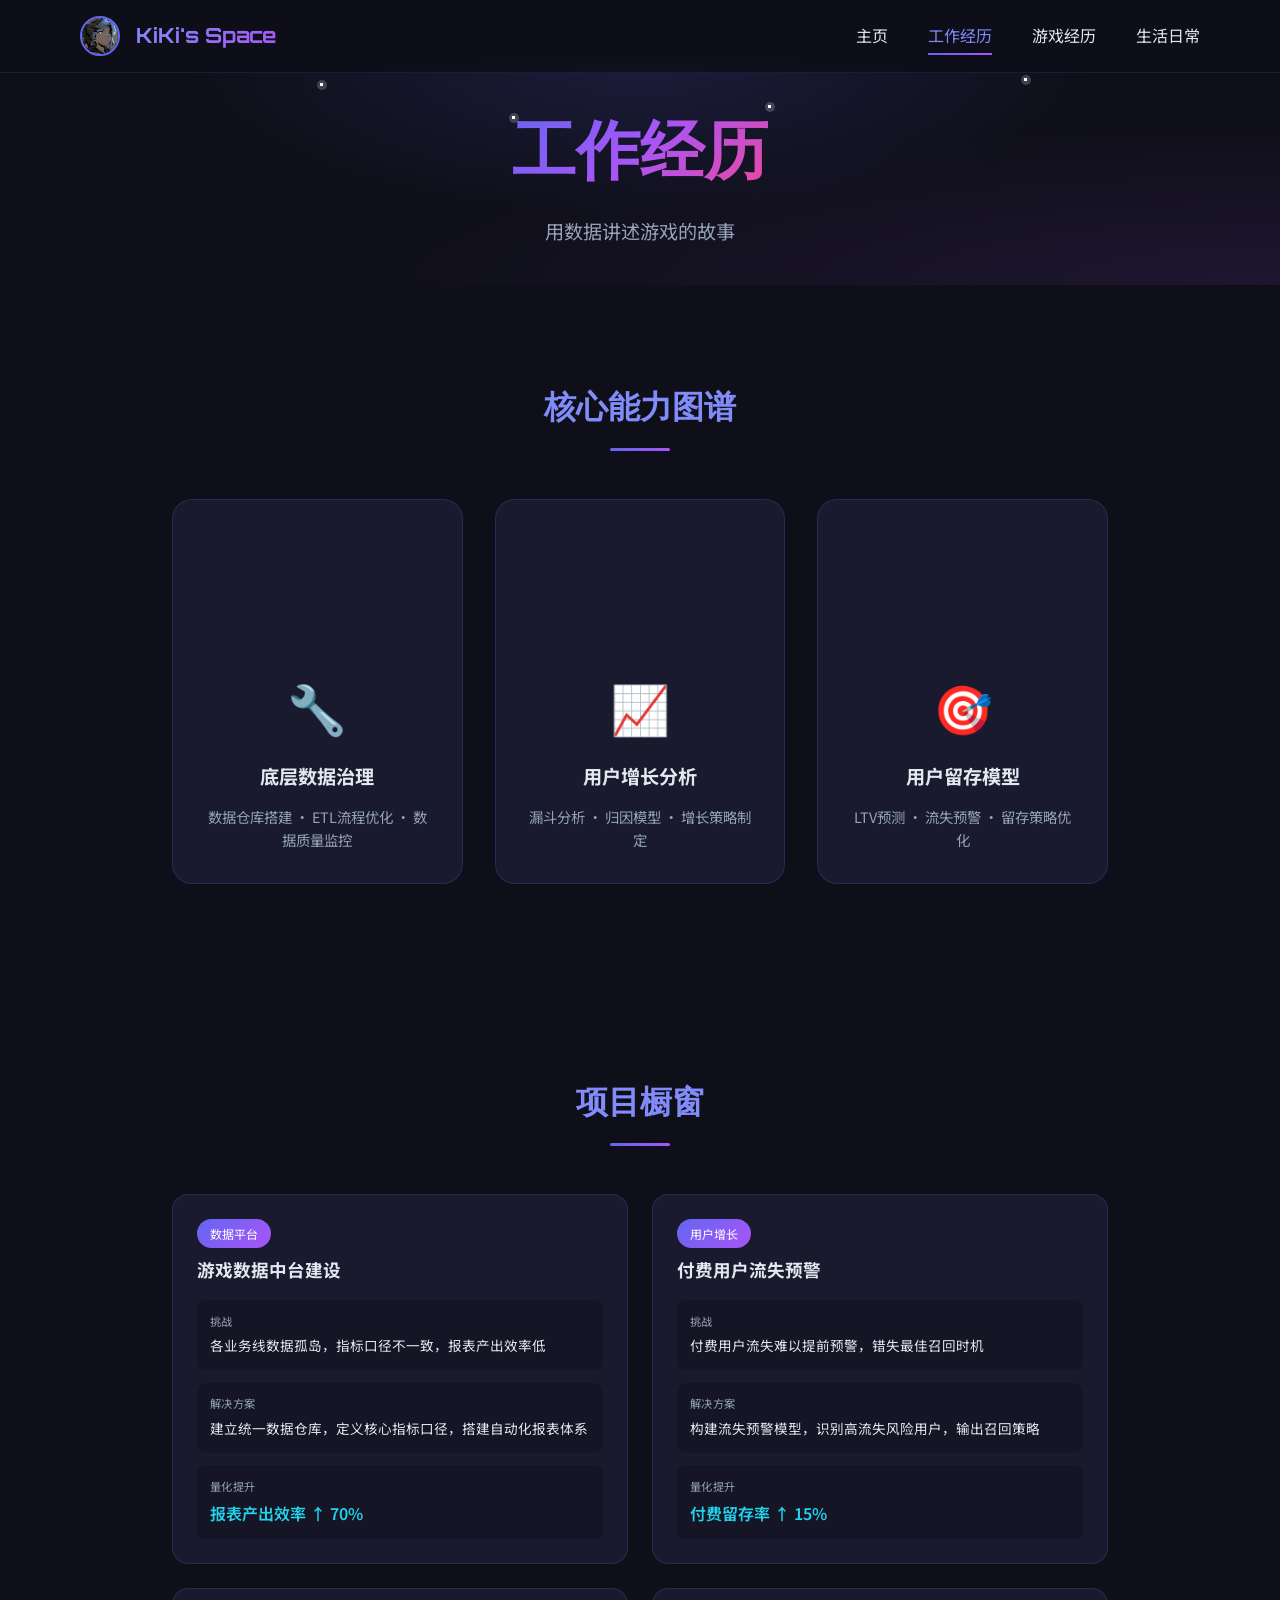
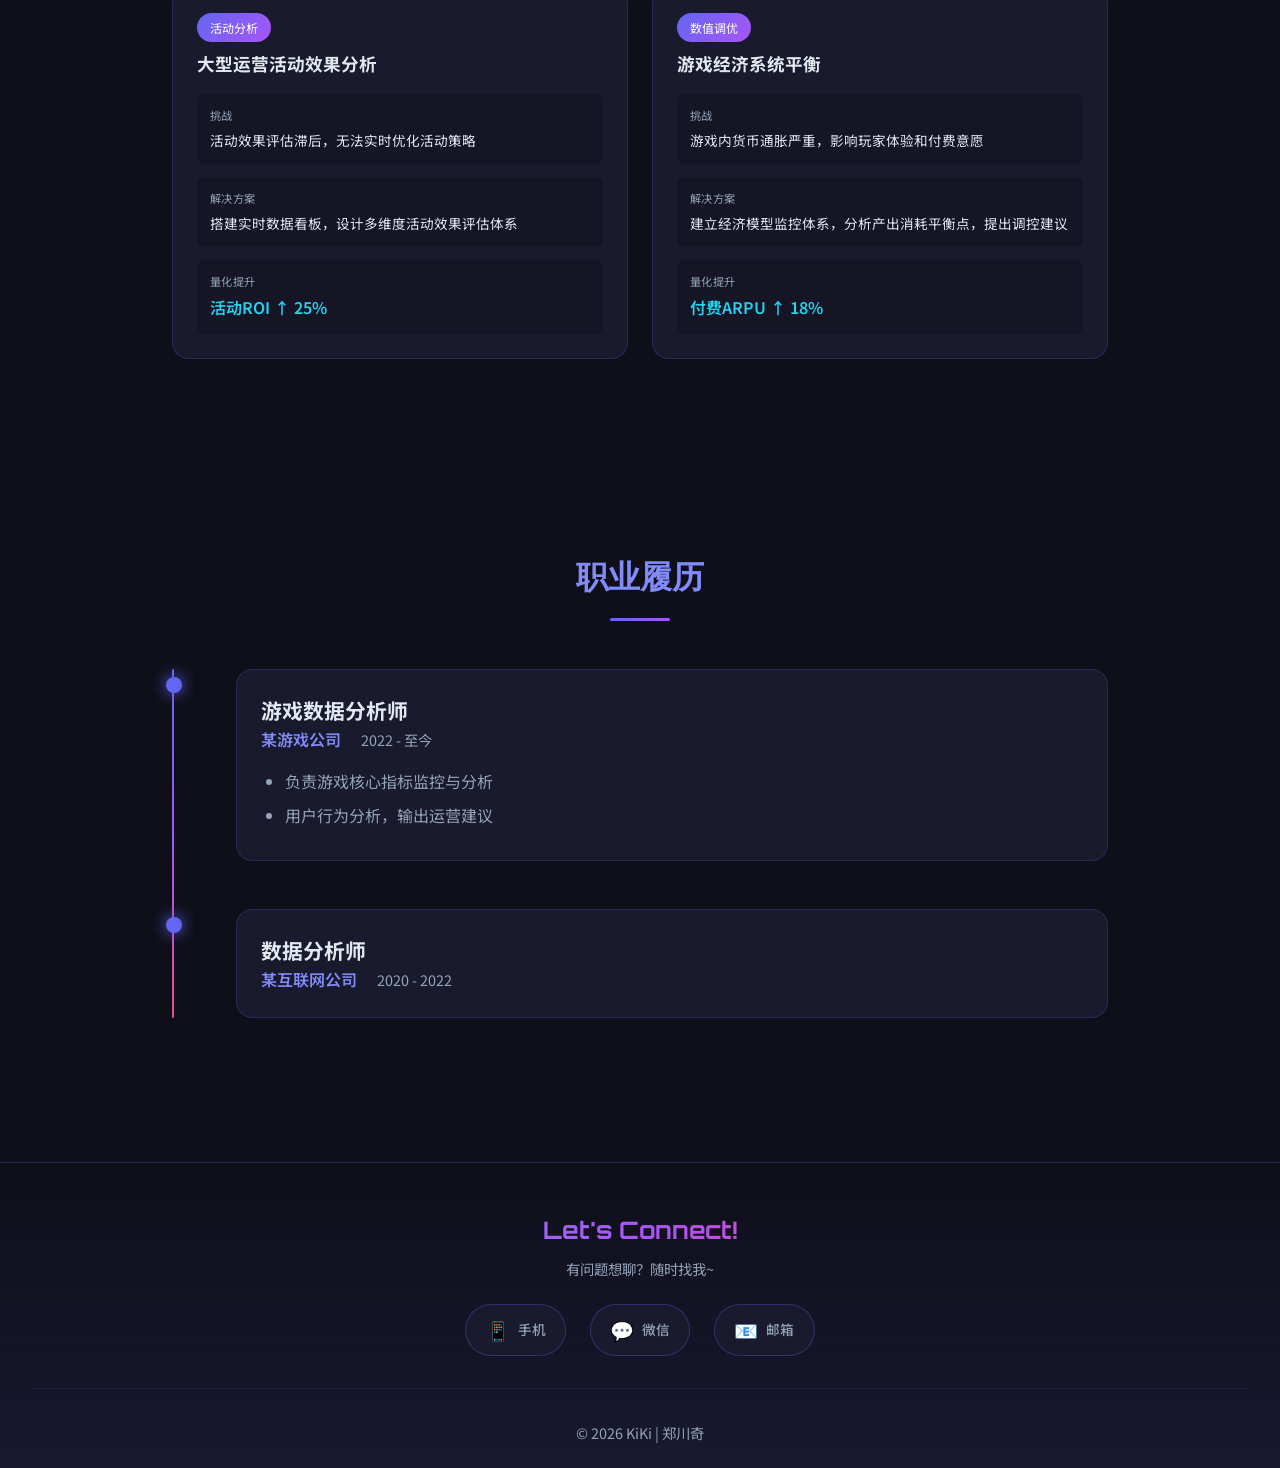
==== experience.html @ cc492007 "fix: update animations to pixel style on left side" ====
<!DOCTYPE html>
<html lang="zh-CN">
<head>
    <meta charset="UTF-8">
    <meta name="viewport" content="width=device-width, initial-scale=1.0">
    <title>工作经历 | KiKi's Space</title>
    <link rel="stylesheet" href="style.css">
    <link href="https://fonts.googleapis.com/css2?family=Orbitron:wght@400;700;900&family=Noto+Sans+SC:wght@300;400;700&display=swap" rel="stylesheet">
</head>
<body>
    <!-- 导航栏 -->
    <nav class="navbar" id="navbar">
        <div class="nav-content">
            <div class="nav-left">
                <a href="index.html" class="nav-avatar">
                    <img src="avatar.png" alt="KiKi" onerror="this.style.display='none'">
                </a>
                <a href="index.html" class="nav-logo">KiKi's Space</a>
            </div>
            <ul class="nav-menu">
                <li><a href="index.html" class="nav-link">主页</a></li>
                <li><a href="experience.html" class="nav-link active">工作经历</a></li>
                <li><a href="game.html" class="nav-link">游戏经历</a></li>
                <li><a href="life.html" class="nav-link">生活日常</a></li>
            </ul>
        </div>
    </nav>

    <!-- 页面头部 -->
    <header class="page-header exp-header">
        <div class="page-header-bg">
            <!-- 像素数据块 -->
            <div class="pixel-data">
                <div class="pixel-block" style="--i:0"></div>
                <div class="pixel-block" style="--i:1"></div>
                <div class="pixel-block" style="--i:2"></div>
                <div class="pixel-block" style="--i:3"></div>
                <div class="pixel-block" style="--i:4"></div>
            </div>
            <div class="stars">
                <div class="star" style="top: 10%; left: 25%; animation-delay: 0s;"></div>
                <div class="star" style="top: 20%; left: 60%; animation-delay: 0.5s;"></div>
                <div class="star" style="top: 8%; left: 80%; animation-delay: 1s;"></div>
                <div class="star" style="top: 25%; left: 40%; animation-delay: 0.3s;"></div>
            </div>
        </div>
        <div class="page-header-content">
            <h1 class="page-title">工作经历</h1>
            <p class="page-subtitle">用数据讲述游戏的故事</p>
        </div>
    </header>

    <!-- 核心能力图谱 -->
    <section class="section">
        <h2 class="section-title">核心能力图谱</h2>
        <div class="skills-grid">
            <div class="skill-card">
                <div class="skill-card-img">
                    <img src="https://images.unsplash.com/photo-1551288049-bebda4e38f71?w=400&h=250&fit=crop" alt="数据治理" onerror="this.style.display='none'">
                </div>
                <div class="skill-icon">🔧</div>
                <h3>底层数据治理</h3>
                <p>数据仓库搭建 · ETL流程优化 · 数据质量监控</p>
            </div>
            <div class="skill-card">
                <div class="skill-card-img">
                    <img src="https://images.unsplash.com/photo-1551288049-bebda4e38f71?w=400&h=250&fit=crop" alt="用户增长" onerror="this.style.display='none'">
                </div>
                <div class="skill-icon">📈</div>
                <h3>用户增长分析</h3>
                <p>漏斗分析 · 归因模型 · 增长策略制定</p>
            </div>
            <div class="skill-card">
                <div class="skill-card-img">
                    <img src="https://images.unsplash.com/photo-1551288049-bebda4e38f71?w=400&h=250&fit=crop" alt="留存模型" onerror="this.style.display='none'">
                </div>
                <div class="skill-icon">🎯</div>
                <h3>用户留存模型</h3>
                <p>LTV预测 · 流失预警 · 留存策略优化</p>
            </div>
        </div>
    </section>

    <!-- 项目橱窗 -->
    <section class="section">
        <h2 class="section-title">项目橱窗</h2>
        <div class="projects-grid">
            <div class="project-card">
                <div class="project-header">
                    <span class="project-tag">数据平台</span>
                    <h3>游戏数据中台建设</h3>
                </div>
                <div class="project-content">
                    <div class="project-challenge">
                        <span class="label">挑战</span>
                        <p>各业务线数据孤岛，指标口径不一致，报表产出效率低</p>
                    </div>
                    <div class="project-solution">
                        <span class="label">解决方案</span>
                        <p>建立统一数据仓库，定义核心指标口径，搭建自动化报表体系</p>
                    </div>
                    <div class="project-result">
                        <span class="label">量化提升</span>
                        <p class="highlight">报表产出效率 ↑ 70%</p>
                    </div>
                </div>
            </div>
            <div class="project-card">
                <div class="project-header">
                    <span class="project-tag">用户增长</span>
                    <h3>付费用户流失预警</h3>
                </div>
                <div class="project-content">
                    <div class="project-challenge">
                        <span class="label">挑战</span>
                        <p>付费用户流失难以提前预警，错失最佳召回时机</p>
                    </div>
                    <div class="project-solution">
                        <span class="label">解决方案</span>
                        <p>构建流失预警模型，识别高流失风险用户，输出召回策略</p>
                    </div>
                    <div class="project-result">
                        <span class="label">量化提升</span>
                        <p class="highlight">付费留存率 ↑ 15%</p>
                    </div>
                </div>
            </div>
            <div class="project-card">
                <div class="project-header">
                    <span class="project-tag">活动分析</span>
                    <h3>大型运营活动效果分析</h3>
                </div>
                <div class="project-content">
                    <div class="project-challenge">
                        <span class="label">挑战</span>
                        <p>活动效果评估滞后，无法实时优化活动策略</p>
                    </div>
                    <div class="project-solution">
                        <span class="label">解决方案</span>
                        <p>搭建实时数据看板，设计多维度活动效果评估体系</p>
                    </div>
                    <div class="project-result">
                        <span class="label">量化提升</span>
                        <p class="highlight">活动ROI ↑ 25%</p>
                    </div>
                </div>
            </div>
            <div class="project-card">
                <div class="project-header">
                    <span class="project-tag">数值调优</span>
                    <h3>游戏经济系统平衡</h3>
                </div>
                <div class="project-content">
                    <div class="project-challenge">
                        <span class="label">挑战</span>
                        <p>游戏内货币通胀严重，影响玩家体验和付费意愿</p>
                    </div>
                    <div class="project-solution">
                        <span class="label">解决方案</span>
                        <p>建立经济模型监控体系，分析产出消耗平衡点，提出调控建议</p>
                    </div>
                    <div class="project-result">
                        <span class="label">量化提升</span>
                        <p class="highlight">付费ARPU ↑ 18%</p>
                    </div>
                </div>
            </div>
        </div>
    </section>

    <!-- 工作经历时间线 -->
    <section class="section">
        <h2 class="section-title">职业履历</h2>
        <div class="timeline">
            <div class="timeline-item">
                <div class="timeline-dot"></div>
                <div class="timeline-content">
                    <h3>游戏数据分析师</h3>
                    <span class="company">某游戏公司</span>
                    <span class="period">2022 - 至今</span>
                    <ul>
                        <li>负责游戏核心指标监控与分析</li>
                        <li>用户行为分析，输出运营建议</li>
                    </ul>
                </div>
            </div>
            <div class="timeline-item">
                <div class="timeline-dot"></div>
                <div class="timeline-content">
                    <h3>数据分析师</h3>
                    <span class="company">某互联网公司</span>
                    <span class="period">2020 - 2022</span>
                </div>
            </div>
        </div>
    </section>

    <!-- 页脚 -->
    <footer>
        <div class="contact-section">
            <h3>Let's Connect!</h3>
            <p>有问题想聊？随时找我~</p>
            <div class="contact-options">
                <div class="contact-item">
                    <span class="contact-icon">📱</span>
                    <span class="contact-label">手机</span>
                    <span class="contact-value">138****8888</span>
                </div>
                <div class="contact-item wechat">
                    <span class="contact-icon">💬</span>
                    <span class="contact-label">微信</span>
                    <div class="wechat-qr">
                        <img src="wechat-qr.png" alt="微信二维码" onerror="this.parentElement.textContent='微信二维码'">
                    </div>
                </div>
                <div class="contact-item">
                    <span class="contact-icon">📧</span>
                    <span class="contact-label">邮箱</span>
                    <span class="contact-value">kiki@example.com</span>
                </div>
            </div>
        </div>
        <p class="copyright">© 2026 KiKi | 郑川奇</p>
    </footer>

    <script src="script.js"></script>
</body>
</html>
---- style.css ----
/* 全局样式 */
:root {
    --primary: #6366f1;
    --primary-light: #818cf8;
    --primary-dark: #4f46e5;
    --secondary: #a855f7;
    --accent: #ec4899;
    --bg-dark: #0f0f1a;
    --bg-card: #1a1a2e;
    --text-light: #e2e8f0;
    --text-muted: #94a3b8;
}

* {
    margin: 0;
    padding: 0;
    box-sizing: border-box;
}

html {
    scroll-behavior: smooth;
}

body {
    font-family: 'Noto Sans SC', sans-serif;
    background: var(--bg-dark);
    color: var(--text-light);
    line-height: 1.6;
    overflow-x: hidden;
}

/* ========== 导航栏 ========== */
.navbar {
    position: fixed;
    top: 0;
    left: 0;
    right: 0;
    z-index: 1000;
    background: rgba(15, 15, 26, 0.85);
    backdrop-filter: blur(12px);
    -webkit-backdrop-filter: blur(12px);
    border-bottom: 1px solid rgba(99, 102, 241, 0.15);
    transition: all 0.3s ease;
}

.navbar.scrolled {
    background: rgba(15, 15, 26, 0.95);
    box-shadow: 0 4px 30px rgba(0, 0, 0, 0.3);
}

.nav-content {
    max-width: 100%;
    margin: 0 auto;
    padding: 1rem 5rem;
    display: flex;
    justify-content: space-between;
    align-items: center;
}

.nav-left {
    display: flex;
    align-items: center;
    gap: 1rem;
}

.nav-avatar {
    width: 40px;
    height: 40px;
    border-radius: 50%;
    overflow: hidden;
    border: 2px solid var(--primary);
    transition: all 0.3s ease;
}

.nav-avatar:hover {
    border-color: var(--secondary);
    transform: scale(1.1);
}

.nav-avatar img {
    width: 100%;
    height: 100%;
    object-fit: cover;
}

.nav-logo {
    font-family: 'Orbitron', sans-serif;
    font-size: 1.3rem;
    font-weight: 700;
    background: linear-gradient(135deg, var(--primary-light), var(--secondary));
    -webkit-background-clip: text;
    -webkit-text-fill-color: transparent;
    background-clip: text;
    text-decoration: none;
}

.nav-menu {
    display: flex;
    list-style: none;
    gap: 2.5rem;
}

.nav-link {
    color: var(--text-light);
    text-decoration: none;
    font-size: 1rem;
    position: relative;
    padding: 0.5rem 0;
    transition: color 0.3s;
}

.nav-link::after {
    content: '';
    position: absolute;
    bottom: 0;
    left: 0;
    width: 0;
    height: 2px;
    background: linear-gradient(90deg, var(--primary), var(--secondary));
    transition: width 0.3s ease;
}

.nav-link:hover {
    color: var(--primary-light);
}

.nav-link:hover::after {
    width: 100%;
}

.nav-link.active {
    color: var(--primary-light);
}

.nav-link.active::after {
    width: 100%;
}

/* 响应式导航 */
@media (max-width: 768px) {
    .nav-menu {
        gap: 1.5rem;
    }
    
    .nav-link {
        font-size: 0.85rem;
    }
    
    .nav-logo {
        font-size: 1.1rem;
    }
}

/* ========== 艺术字标题 ========== */
.name-title {
    font-family: 'Orbitron', sans-serif;
    font-size: clamp(3rem, 10vw, 6rem);
    font-weight: 900;
    background: linear-gradient(135deg, #6366f1 0%, #a855f7 50%, #ec4899 100%);
    -webkit-background-clip: text;
    -webkit-text-fill-color: transparent;
    background-clip: text;
    text-shadow: 0 0 60px rgba(99, 102, 241, 0.5);
    letter-spacing: 0.1em;
    animation: glow 3s ease-in-out infinite alternate;
}

@keyframes glow {
    from {
        filter: drop-shadow(0 0 20px rgba(99, 102, 241, 0.5));
    }
    to {
        filter: drop-shadow(0 0 40px rgba(168, 85, 247, 0.8));
    }
}

/* Slogan 样式 - 与整体呼应 */
.slogan {
    font-family: 'Orbitron', sans-serif;
    font-size: clamp(1rem, 3vw, 1.5rem);
    font-weight: 400;
    background: linear-gradient(135deg, var(--primary-light), var(--secondary));
    -webkit-background-clip: text;
    -webkit-text-fill-color: transparent;
    background-clip: text;
    margin-top: 1.5rem;
    letter-spacing: 0.15em;
}

.slogan-sub {
    font-size: clamp(0.7rem, 2vw, 0.9rem);
    font-weight: 300;
    color: var(--text-muted);
    margin-top: 0.8rem;
    letter-spacing: 0.08em;
    opacity: 0.7;
}

/* ========== 顶部英雄区 ========== */
.hero {
    min-height: 100vh;
    display: flex;
    align-items: center;
    justify-content: center;
    position: relative;
    background: 
        radial-gradient(ellipse at top, rgba(99, 102, 241, 0.15) 0%, transparent 50%),
        radial-gradient(ellipse at bottom right, rgba(168, 85, 247, 0.1) 0%, transparent 50%),
        var(--bg-dark);
    overflow: hidden;
}

/* 像素风背景 */
.hero-bg {
    position: absolute;
    top: 0;
    left: 0;
    width: 100%;
    height: 100%;
    pointer-events: none;
    overflow: hidden;
}

/* 星空 */
.stars {
    position: absolute;
    width: 100%;
    height: 100%;
}

.star {
    position: absolute;
    width: 3px;
    height: 3px;
    background: #fff;
    animation: twinkle 2s ease-in-out infinite;
}

.star::before {
    content: '';
    position: absolute;
    width: 10px;
    height: 10px;
    background: rgba(255, 255, 255, 0.2);
    border-radius: 50%;
    top: -3px;
    left: -3px;
}

@keyframes twinkle {
    0%, 100% { opacity: 0.3; }
    50% { opacity: 1; }
}

/* 像素山脉 */
.pixel-mountains {
    position: absolute;
    bottom: 0;
    left: 0;
    width: 100%;
    height: 150px;
}

.mountain {
    position: absolute;
    bottom: 0;
}

.mountain-1 {
    left: -50px;
    width: 0;
    height: 0;
    border-left: 150px solid transparent;
    border-right: 150px solid transparent;
    border-bottom: 100px solid rgba(99, 102, 241, 0.15);
}

.mountain-2 {
    left: 180px;
    width: 0;
    height: 0;
    border-left: 100px solid transparent;
    border-right: 100px solid transparent;
    border-bottom: 70px solid rgba(168, 85, 247, 0.12);
}

.mountain-3 {
    right: 80px;
    width: 0;
    height: 0;
    border-left: 120px solid transparent;
    border-right: 120px solid transparent;
    border-bottom: 90px solid rgba(236, 72, 153, 0.08);
}

/* 像素战斗机 1 */
.pixel-plane {
    position: absolute;
    bottom: 25%;
    right: 18%;
    width: 70px;
    height: 35px;
    animation: flyPlane 5s ease-in-out infinite;
}

.plane-body {
    width: 100%;
    height: 100%;
    background: linear-gradient(90deg, var(--primary-light), var(--secondary));
    clip-path: polygon(
        0% 50%, 15% 35%, 35% 35%, 35% 15%, 55% 15%, 
        55% 0%, 75% 0%, 75% 20%, 100% 50%, 75% 80%, 
        75% 100%, 55% 100%, 55% 85%, 35% 85%, 35% 65%, 15% 65%
    );
}

.plane-wing {
    position: absolute;
    top: 50%;
    left: 40%;
    width: 20px;
    height: 6px;
    background: var(--accent);
    transform: translateY(-50%);
    animation: wingFlap 0.2s ease-in-out infinite alternate;
}

@keyframes flyPlane {
    0%, 100% { transform: translate(0, 0) rotate(0deg); }
    25% { transform: translate(-25px, -12px) rotate(-2deg); }
    50% { transform: translate(-12px, 8px) rotate(1deg); }
    75% { transform: translate(-30px, -6px) rotate(-1deg); }
}

@keyframes wingFlap {
    from { transform: translateY(-50%) scaleY(1); }
    to { transform: translateY(-50%) scaleY(0.6); }
}

/* 像素战斗机 2 */
.pixel-plane-2 {
    position: absolute;
    top: 28%;
    left: 8%;
    width: 55px;
    height: 28px;
    animation: flyPlane2 8s ease-in-out infinite;
    opacity: 0.7;
}

.plane-body-2 {
    width: 100%;
    height: 100%;
    background: linear-gradient(90deg, #22d3ee, #06b6d4);
    clip-path: polygon(
        0% 50%, 15% 35%, 35% 35%, 35% 18%, 55% 18%, 
        55% 0%, 75% 0%, 75% 18%, 100% 50%, 75% 82%, 
        75% 100%, 55% 100%, 55% 82%, 35% 82%, 35% 65%, 15% 65%
    );
}

@keyframes flyPlane2 {
    0%, 100% { transform: translate(0, 0) rotate(0deg); }
    33% { transform: translate(30px, 15px) rotate(2deg); }
    66% { transform: translate(15px, -8px) rotate(-1deg); }
}

/* 像素云朵 */
.pixel-clouds {
    position: absolute;
    width: 100%;
    height: 100%;
}

.cloud {
    position: absolute;
    background: rgba(255, 255, 255, 0.06);
}

.cloud::before, .cloud::after {
    content: '';
    position: absolute;
    background: inherit;
}

.cloud-1 {
    top: 10%;
    left: 12%;
    width: 90px;
    height: 25px;
    animation: floatCloud 10s ease-in-out infinite;
}

.cloud-1::before {
    width: 35px;
    height: 35px;
    top: -18px;
    left: 12px;
}

.cloud-1::after {
    width: 45px;
    height: 30px;
    top: -14px;
    right: 12px;
}

.cloud-2 {
    top: 18%;
    right: 22%;
    width: 110px;
    height: 30px;
    animation: floatCloud 13s ease-in-out infinite reverse;
}

.cloud-2::before {
    width: 40px;
    height: 40px;
    top: -22px;
    left: 18px;
}

.cloud-2::after {
    width: 50px;
    height: 35px;
    top: -18px;
    right: 18px;
}

.cloud-3 {
    top: 6%;
    right: 42%;
    width: 70px;
    height: 22px;
    animation: floatCloud 9s ease-in-out infinite;
}

.cloud-3::before {
    width: 28px;
    height: 28px;
    top: -14px;
    left: 8px;
}

.cloud-3::after {
    width: 35px;
    height: 24px;
    top: -10px;
    right: 8px;
}

@keyframes floatCloud {
    0%, 100% { transform: translateX(0); }
    50% { transform: translateX(35px); }
}

.hero-content {
    text-align: center;
    z-index: 10;
    padding: 2rem;
}

.alias {
    font-family: 'Orbitron', sans-serif;
    font-size: 1.5rem;
    color: var(--primary-light);
    margin-top: 0.5rem;
    letter-spacing: 0.3em;
}

.tagline {
    font-size: 1.2rem;
    color: var(--text-muted);
    margin-top: 1.5rem;
}

/* Slogan 样式 */
.slogan {
    font-family: 'Noto Sans SC', 'PingFang SC', 'Microsoft YaHei', sans-serif;
    font-size: clamp(1.3rem, 4vw, 2rem);
    font-weight: 400;
    color: var(--text-light);
    margin-top: 1.5rem;
    letter-spacing: 0.2em;
    text-shadow: 0 2px 10px rgba(0, 0, 0, 0.5);
}

.slogan-sub {
    font-family: 'Noto Sans SC', 'PingFang SC', 'Microsoft YaHei', sans-serif;
    font-size: clamp(0.7rem, 2vw, 0.9rem);
    font-weight: 300;
    color: rgba(255, 255, 255, 0.4);
    margin-top: 1rem;
    letter-spacing: 0.1em;
}

.scroll-hint {
    position: absolute;
    bottom: 2rem;
    left: 50%;
    transform: translateX(-50%);
    color: var(--text-muted);
    animation: bounce 2s infinite;
}

.scroll-hint .arrow {
    font-size: 2rem;
    margin-top: 0.5rem;
}

@keyframes bounce {
    0%, 20%, 50%, 80%, 100% { transform: translateX(-50%) translateY(0); }
    40% { transform: translateX(-50%) translateY(-10px); }
    60% { transform: translateX(-50%) translateY(-5px); }
}

/* 粒子背景 */
.particles {
    position: absolute;
    top: 0;
    left: 0;
    width: 100%;
    height: 100%;
    overflow: hidden;
    pointer-events: none;
}

.particles::before {
    content: '';
    position: absolute;
    width: 200%;
    height: 200%;
    top: -50%;
    left: -50%;
    background: 
        radial-gradient(circle at 20% 30%, rgba(99, 102, 241, 0.1) 0%, transparent 25%),
        radial-gradient(circle at 80% 70%, rgba(168, 85, 247, 0.1) 0%, transparent 25%),
        radial-gradient(circle at 40% 80%, rgba(236, 72, 153, 0.05) 0%, transparent 20%);
    animation: float 20s linear infinite;
}

@keyframes float {
    from { transform: rotate(0deg); }
    to { transform: rotate(360deg); }
}

/* ========== 通用区块 ========== */
.section {
    padding: 6rem 2rem;
    max-width: 1000px;
    margin: 0 auto;
}

.section-title {
    font-family: 'Orbitron', sans-serif;
    font-size: 2rem;
    color: var(--primary-light);
    margin-bottom: 3rem;
    text-align: center;
    position: relative;
}

.section-title::after {
    content: '';
    display: block;
    width: 60px;
    height: 3px;
    background: linear-gradient(90deg, var(--primary), var(--secondary));
    margin: 1rem auto 0;
    border-radius: 2px;
}

/* 内容卡片 */
.content-card {
    background: var(--bg-card);
    border-radius: 20px;
    padding: 2.5rem;
    border: 1px solid rgba(99, 102, 241, 0.2);
    box-shadow: 0 10px 40px rgba(0, 0, 0, 0.3);
}

.content-card p {
    margin-bottom: 1rem;
    color: var(--text-light);
}

.content-card p:last-child {
    margin-bottom: 0;
}

/* 时间线 */
.timeline {
    position: relative;
    padding-left: 2rem;
}

.timeline::before {
    content: '';
    position: absolute;
    left: 0;
    top: 0;
    height: 100%;
    width: 2px;
    background: linear-gradient(to bottom, var(--primary), var(--secondary), var(--accent));
    border-radius: 2px;
}

.timeline-item {
    position: relative;
    margin-bottom: 3rem;
    padding-left: 2rem;
}

.timeline-dot {
    position: absolute;
    left: -2.4rem;
    top: 0.5rem;
    width: 1rem;
    height: 1rem;
    background: var(--primary);
    border-radius: 50%;
    box-shadow: 0 0 15px var(--primary);
}

.timeline-content {
    background: var(--bg-card);
    border-radius: 16px;
    padding: 1.5rem;
    border: 1px solid rgba(99, 102, 241, 0.2);
}

.timeline-content h3 {
    color: var(--text-light);
    font-size: 1.3rem;
}

.timeline-content .company {
    color: var(--primary-light);
    font-weight: 600;
}

.timeline-content .period {
    color: var(--text-muted);
    font-size: 0.9rem;
    margin-left: 1rem;
}

.timeline-content ul {
    margin-top: 1rem;
    padding-left: 1.5rem;
    color: var(--text-muted);
}

.timeline-content li {
    margin-bottom: 0.5rem;
}

/* 生活记录网格 */
.life-grid {
    display: grid;
    grid-template-columns: repeat(auto-fit, minmax(250px, 1fr));
    gap: 1.5rem;
}

.life-card {
    background: var(--bg-card);
    border-radius: 16px;
    padding: 2rem;
    text-align: center;
    border: 1px solid rgba(99, 102, 241, 0.2);
    transition: all 0.3s ease;
}

.life-card:hover {
    transform: translateY(-5px);
    border-color: var(--primary);
    box-shadow: 0 15px 40px rgba(99, 102, 241, 0.2);
}

.life-emoji {
    font-size: 3rem;
    margin-bottom: 1rem;
}

.life-card h3 {
    color: var(--text-light);
    margin-bottom: 0.5rem;
}

.life-card p {
    color: var(--text-muted);
    font-size: 0.95rem;
}

/* 技能树 */
.skills-container {
    background: var(--bg-card);
    border-radius: 16px;
    padding: 2rem;
    border: 1px solid rgba(99, 102, 241, 0.2);
}

.skill-item {
    margin-bottom: 1.5rem;
}

.skill-item:last-child {
    margin-bottom: 0;
}

.skill-name {
    display: block;
    color: var(--text-light);
    margin-bottom: 0.5rem;
    font-weight: 600;
}

.skill-bar {
    height: 8px;
    background: rgba(99, 102, 241, 0.2);
    border-radius: 4px;
    overflow: hidden;
}

.skill-fill {
    height: 100%;
    background: linear-gradient(90deg, var(--primary), var(--secondary));
    border-radius: 4px;
    animation: fillBar 1.5s ease-out forwards;
}

@keyframes fillBar {
    from { width: 0; }
}

/* ========== 页脚联系方式 ========== */
footer {
    background: linear-gradient(180deg, var(--bg-dark) 0%, rgba(99, 102, 241, 0.1) 100%);
    border-top: 1px solid rgba(99, 102, 241, 0.2);
    padding: 3rem 2rem 1.5rem;
}

.contact-section {
    text-align: center;
    max-width: 600px;
    margin: 0 auto 2rem;
}

.contact-section h3 {
    font-family: 'Orbitron', sans-serif;
    font-size: 1.5rem;
    background: linear-gradient(135deg, var(--primary-light), var(--secondary), var(--accent));
    -webkit-background-clip: text;
    -webkit-text-fill-color: transparent;
    background-clip: text;
    margin-bottom: 0.5rem;
}

.contact-section p {
    color: var(--text-muted);
    margin-bottom: 1.5rem;
    font-size: 0.9rem;
}

/* 联系方式选项 - 扁平化 */
.contact-options {
    display: flex;
    justify-content: center;
    gap: 1.5rem;
    flex-wrap: wrap;
}

.contact-item {
    display: flex;
    flex-direction: row;
    align-items: center;
    position: relative;
    cursor: pointer;
    padding: 0.6rem 1.2rem;
    background: var(--bg-card);
    border: 1px solid rgba(99, 102, 241, 0.3);
    border-radius: 50px;
    transition: all 0.3s ease;
    min-width: auto;
}

.contact-item:hover {
    border-color: var(--primary);
    transform: translateY(-2px);
    box-shadow: 0 5px 15px rgba(99, 102, 241, 0.2);
}

.contact-icon {
    font-size: 1.2rem;
    margin-right: 0.5rem;
    margin-bottom: 0;
}

.contact-label {
    font-size: 0.85rem;
    color: var(--text-muted);
    font-weight: 500;
}

/* 联系信息 - 悬停向上显示 */
.contact-value {
    position: absolute;
    bottom: 100%;
    left: 50%;
    transform: translateX(-50%);
    background: var(--bg-card);
    padding: 0.5rem 0.8rem;
    border-radius: 8px;
    font-size: 0.8rem;
    color: var(--text-light);
    white-space: nowrap;
    opacity: 0;
    visibility: hidden;
    transition: all 0.3s ease;
    border: 1px solid rgba(99, 102, 241, 0.3);
    box-shadow: 0 5px 20px rgba(0, 0, 0, 0.3);
    z-index: 100;
    margin-bottom: 10px;
}

.contact-item:hover .contact-value {
    opacity: 1;
    visibility: visible;
}

/* 微信二维码 - 向上显示 */
.wechat-qr {
    display: none;
    position: absolute;
    bottom: 100%;
    left: 50%;
    transform: translateX(-50%);
    background: #fff;
    padding: 8px;
    border-radius: 8px;
    box-shadow: 0 5px 20px rgba(0, 0, 0, 0.3);
    z-index: 100;
    margin-bottom: 10px;
}

.wechat-qr img {
    width: 120px;
    height: 120px;
    object-fit: contain;
}

.contact-item.wechat:hover .wechat-qr {
    display: block;
}

.copyright {
    text-align: center;
    color: var(--text-muted);
    font-size: 0.9rem;
    padding-top: 2rem;
    border-top: 1px solid rgba(99, 102, 241, 0.1);
}

/* ========== 响应式 ========== */
@media (max-width: 768px) {
    .section {
        padding: 4rem 1.5rem;
    }
    
    .section-title {
        font-size: 1.5rem;
    }
    
    .timeline {
        padding-left: 1.5rem;
    }
    
    .timeline-dot {
        left: -1.9rem;
    }
    
    .timeline-item {
        padding-left: 1.5rem;
    }
    
    .contact-section h3 {
        font-size: 1.5rem;
    }
    
    .social-links {
        flex-direction: column;
        align-items: center;
    }
    
    .social-btn {
        width: 100%;
        max-width: 250px;
        justify-content: center;
    }
}

/* ========== 页面头部 ========== */
.page-header {
    min-height: 25vh;
    display: flex;
    align-items: center;
    justify-content: center;
    position: relative;
    background: 
        radial-gradient(ellipse at top, rgba(99, 102, 241, 0.15) 0%, transparent 50%),
        radial-gradient(ellipse at bottom right, rgba(168, 85, 247, 0.1) 0%, transparent 50%),
        var(--bg-dark);
    overflow: hidden;
    margin-top: 60px;
}

.page-header-bg {
    position: absolute;
    top: 0;
    left: 0;
    width: 100%;
    height: 100%;
    pointer-events: none;
}

.page-header-content {
    text-align: center;
    z-index: 10;
    padding: 2rem;
}

.page-title {
    font-family: 'Orbitron', sans-serif;
    font-size: clamp(2.5rem, 8vw, 4rem);
    font-weight: 900;
    background: linear-gradient(135deg, #6366f1 0%, #a855f7 50%, #ec4899 100%);
    -webkit-background-clip: text;
    -webkit-text-fill-color: transparent;
    background-clip: text;
    animation: glow 3s ease-in-out infinite alternate;
}

.page-subtitle {
    font-size: 1.2rem;
    color: var(--text-muted);
    margin-top: 1rem;
}

/* ========== 子页面区块 ========== */
.section-desc {
    text-align: center;
    color: var(--text-muted);
    margin-bottom: 2rem;
}

.section-desc a {
    color: var(--primary-light);
    text-decoration: none;
}

.section-desc a:hover {
    text-decoration: underline;
}

/* ========== 游戏卡片 ========== */
.game-grid {
    display: grid;
    grid-template-columns: repeat(auto-fit, minmax(220px, 1fr));
    gap: 1.5rem;
}

.game-card {
    background: var(--bg-card);
    border-radius: 16px;
    padding: 2rem;
    text-align: center;
    border: 1px solid rgba(99, 102, 241, 0.2);
    transition: all 0.3s ease;
}

.game-card:hover {
    transform: translateY(-5px);
    border-color: var(--primary);
    box-shadow: 0 15px 40px rgba(99, 102, 241, 0.2);
}

.game-icon {
    font-size: 3rem;
    margin-bottom: 1rem;
}

.game-card h3 {
    color: var(--text-light);
    margin-bottom: 0.5rem;
}

.game-card p {
    color: var(--text-muted);
    font-size: 0.9rem;
}

/* 响应式 */
@media (max-width: 768px) {
    .nav-content {
        padding: 0.8rem 1rem;
    }
    
    .nav-left {
        gap: 0.5rem;
    }
    
    .nav-avatar {
        width: 28px;
        height: 28px;
    }
    
    .nav-logo {
        font-size: 0.9rem;
    }
    
    .nav-menu {
        gap: 0.6rem;
        overflow-x: auto;
        white-space: nowrap;
        padding-bottom: 3px;
    }
    
    .nav-link {
        font-size: 0.75rem;
    }
    
    .page-header {
        min-height: 20vh;
    }
    
    /* 首页响应式 */
    .hero-content {
        padding: 1.5rem;
    }
    
    .name-title {
        font-size: clamp(2rem, 8vw, 3rem);
    }
    
    .slogan {
        font-size: clamp(0.9rem, 3vw, 1.2rem);
        margin-top: 1rem;
    }
    
    .slogan-sub {
        font-size: clamp(0.65rem, 2vw, 0.8rem);
        margin-top: 0.5rem;
    }
    
    .scroll-hint {
        bottom: 1rem;
    }
    
    .scroll-hint span {
        font-size: 0.8rem;
    }
    
    /* 内容区域 */
    .section {
        padding: 3rem 1rem;
    }
    
    .section-title {
        font-size: 1.5rem;
    }
    
    .content-card {
        padding: 1.5rem;
    }
    
    /* 技能 */
    .skills-container {
        padding: 1.5rem;
    }
    
    /* 联系方式 */
    .contact-options {
        gap: 1rem;
    }
    
    .contact-item {
        padding: 0.5rem 1rem;
    }
    
    .contact-icon {
        font-size: 1rem;
    }
    
    .contact-label {
        font-size: 0.75rem;
    }
    
    .contact-section h3 {
        font-size: 1.2rem;
    }
}

/* ========== 工作经历 - 核心能力图谱 ========== */
.skills-grid {
    display: grid;
    grid-template-columns: repeat(auto-fit, minmax(280px, 1fr));
    gap: 2rem;
    margin-top: 2rem;
}

.skill-card {
    background: var(--bg-card);
    border-radius: 20px;
    padding: 2rem;
    border: 1px solid rgba(99, 102, 241, 0.2);
    text-align: center;
    transition: all 0.3s ease;
}

.skill-card:hover {
    transform: translateY(-5px);
    border-color: var(--primary);
    box-shadow: 0 15px 40px rgba(99, 102, 241, 0.2);
}

.skill-icon {
    font-size: 3rem;
    margin-bottom: 1rem;
}

.skill-card h3 {
    color: var(--text-light);
    margin-bottom: 0.8rem;
    font-size: 1.2rem;
}

.skill-card p {
    color: var(--text-muted);
    font-size: 0.9rem;
}

/* ========== 工作经历 - 项目橱窗 ========== */
.projects-grid {
    display: grid;
    grid-template-columns: repeat(auto-fit, minmax(320px, 1fr));
    gap: 1.5rem;
    margin-top: 2rem;
}

.project-card {
    background: var(--bg-card);
    border-radius: 16px;
    padding: 1.5rem;
    border: 1px solid rgba(99, 102, 241, 0.2);
    transition: all 0.3s ease;
}

.project-card:hover {
    transform: translateY(-3px);
    border-color: var(--secondary);
    box-shadow: 0 10px 30px rgba(99, 102, 241, 0.15);
}

.project-header {
    margin-bottom: 1rem;
}

.project-tag {
    display: inline-block;
    padding: 0.3rem 0.8rem;
    background: linear-gradient(135deg, var(--primary), var(--secondary));
    border-radius: 20px;
    font-size: 0.75rem;
    color: white;
    margin-bottom: 0.5rem;
}

.project-card h3 {
    color: var(--text-light);
    font-size: 1.1rem;
}

.project-content {
    display: flex;
    flex-direction: column;
    gap: 0.8rem;
}

.project-challenge,
.project-solution,
.project-result {
    padding: 0.8rem;
    background: rgba(0, 0, 0, 0.2);
    border-radius: 8px;
}

.project-challenge .label,
.project-solution .label,
.project-result .label {
    display: block;
    font-size: 0.7rem;
    color: var(--text-muted);
    margin-bottom: 0.3rem;
    text-transform: uppercase;
    letter-spacing: 0.05em;
}

.project-challenge p,
.project-solution p {
    color: var(--text-light);
    font-size: 0.85rem;
}

.project-result .highlight {
    color: #22d3ee;
    font-size: 1rem;
    font-weight: 600;
}

/* ========== 游戏经历 - 硬核领域 ========== */
.game-genres {
    display: grid;
    grid-template-columns: repeat(auto-fit, minmax(300px, 1fr));
    gap: 2rem;
    margin-top: 2rem;
}

.genre-card {
    background: var(--bg-card);
    border-radius: 20px;
    padding: 2rem;
    border: 1px solid rgba(99, 102, 241, 0.2);
    position: relative;
    overflow: hidden;
}

.genre-card::before {
    content: '';
    position: absolute;
    top: 0;
    left: 0;
    width: 100%;
    height: 4px;
    background: linear-gradient(90deg, var(--primary), var(--secondary));
}

.genre-card.fps::before {
    background: linear-gradient(90deg, #ef4444, #f97316);
}

.genre-card.openworld::before {
    background: linear-gradient(90deg, #22c55e, #14b8a6);
}

.genre-icon {
    font-size: 2.5rem;
    margin-bottom: 1rem;
}

.genre-card h3 {
    color: var(--text-light);
    margin-bottom: 1rem;
}

.genre-tags {
    display: flex;
    flex-wrap: wrap;
    gap: 0.5rem;
    margin-bottom: 1rem;
}

.genre-tags span {
    padding: 0.3rem 0.8rem;
    background: rgba(99, 102, 241, 0.15);
    border-radius: 15px;
    font-size: 0.8rem;
    color: var(--primary-light);
}

.genre-desc {
    color: var(--text-muted);
    font-size: 0.9rem;
    line-height: 1.6;
}

/* ========== 游戏经历 - 审美评价 ========== */
.reviews-grid {
    display: grid;
    grid-template-columns: repeat(auto-fit, minmax(280px, 1fr));
    gap: 1.5rem;
    margin-top: 2rem;
}

.review-card {
    background: var(--bg-card);
    border-radius: 16px;
    padding: 1.5rem;
    border: 1px solid rgba(99, 102, 241, 0.2);
}

.review-game {
    font-size: 1rem;
    font-weight: 600;
    color: var(--text-light);
    margin-bottom: 0.5rem;
}

.review-score {
    font-size: 0.9rem;
    margin-bottom: 1rem;
}

.review-text {
    color: var(--text-muted);
    font-size: 0.9rem;
    line-height: 1.6;
    font-style: italic;
    margin-bottom: 1rem;
}

.review-tags {
    display: flex;
    flex-wrap: wrap;
    gap: 0.4rem;
}

.review-tags span {
    padding: 0.2rem 0.6rem;
    background: rgba(168, 85, 247, 0.15);
    border-radius: 10px;
    font-size: 0.7rem;
    color: var(--secondary);
}

/* ========== 游戏经历 - 探索者专栏 ========== */
.explorer-grid {
    display: grid;
    grid-template-columns: repeat(3, 1fr);
    gap: 1.5rem;
    margin-top: 2rem;
}

.explorer-card {
    background: var(--bg-card);
    border-radius: 16px;
    padding: 1.5rem;
    text-align: center;
    border: 1px solid rgba(99, 102, 241, 0.2);
    transition: all 0.3s ease;
}

.explorer-card:hover {
    transform: translateY(-5px);
    border-color: var(--accent);
    box-shadow: 0 10px 30px rgba(236, 72, 153, 0.2);
}

.explorer-img {
    font-size: 2.5rem;
    margin-bottom: 0.8rem;
}

.explorer-card h3 {
    color: var(--text-light);
    font-size: 1rem;
    margin-bottom: 0.3rem;
}

.explorer-card p {
    color: var(--text-muted);
    font-size: 0.8rem;
}

/* ========== 生活日常 - 拍立得布局 ========== */
.polaroid-grid {
    display: grid;
    grid-template-columns: repeat(3, 1fr);
    gap: 1.5rem;
    margin-top: 2rem;
    grid-auto-rows: 180px;
}

.polaroid-card {
    background: #f5f5f0;
    padding: 0.8rem;
    border-radius: 4px;
    box-shadow: 0 4px 15px rgba(0, 0, 0, 0.3);
    transition: all 0.3s ease;
    display: flex;
    flex-direction: column;
}

.polaroid-card:hover {
    transform: translateY(-8px) rotate(1deg);
    box-shadow: 0 8px 25px rgba(0, 0, 0, 0.4);
}

.polaroid-card.large {
    grid-column: span 2;
    grid-row: span 2;
}

.polaroid-card.tall {
    grid-row: span 2;
}

.polaroid-img {
    flex: 1;
    display: flex;
    align-items: center;
    justify-content: center;
    font-size: 3rem;
    background: #e8e8e3;
    border-radius: 2px;
    min-height: 100px;
}

.polaroid-card.large .polaroid-img {
    font-size: 5rem;
}

.polaroid-content {
    margin-top: 0.8rem;
    text-align: center;
}

.polaroid-text {
    color: #333;
    font-size: 0.85rem;
    line-height: 1.5;
    font-weight: 500;
}

.polaroid-card.large .polaroid-text {
    font-size: 1rem;
}

.polaroid-date {
    display: block;
    margin-top: 0.5rem;
    color: #888;
    font-size: 0.75rem;
}

/* 拍立得错位效果 */
.polaroid-card:nth-child(2) { transform: rotate(-2deg); }
.polaroid-card:nth-child(3) { transform: rotate(1deg); }
.polaroid-card:nth-child(4) { transform: rotate(-1deg); }
.polaroid-card:nth-child(5) { transform: rotate(2deg); }
.polaroid-card:nth-child(6) { transform: rotate(-1.5deg); }

.polaroid-card:hover {
    transform: translateY(-8px) rotate(0deg);
}

/* 足迹 */
.footprints {
    display: flex;
    flex-wrap: wrap;
    gap: 2rem;
    margin-top: 2rem;
    justify-content: center;
}

.footprint-item {
    display: flex;
    flex-direction: column;
    align-items: center;
    padding: 1rem 2rem;
    background: var(--bg-card);
    border-radius: 12px;
    border: 1px solid rgba(99, 102, 241, 0.2);
}

.footprint-year {
    font-size: 0.8rem;
    color: var(--primary-light);
    font-weight: 600;
}

.footprint-place {
    color: var(--text-light);
    font-size: 1rem;
    margin-top: 0.3rem;
}

/* 响应式 */
@media (max-width: 768px) {
    .polaroid-grid {
        grid-template-columns: repeat(2, 1fr);
    }
    
    .polaroid-card.large {
        grid-column: span 2;
        grid-row: span 1;
    }
    
    .polaroid-card.tall {
        grid-row: span 1;
    }
    
    .skills-grid,
    .projects-grid,
    .game-genres,
    .reviews-grid {
        grid-template-columns: 1fr;
    }
}

/* ========== 技能卡片图片 ========== */
.skill-card-img {
    width: 100%;
    height: 120px;
    overflow: hidden;
    border-radius: 12px;
    margin-bottom: 1rem;
}

.skill-card-img img {
    width: 100%;
    height: 100%;
    object-fit: cover;
}

/* ========== 游戏领域背景图 ========== */
.genre-bg {
    position: absolute;
    top: 0;
    left: 0;
    width: 100%;
    height: 100%;
    z-index: 0;
    overflow: hidden;
    border-radius: 20px;
}

.genre-bg img {
    width: 100%;
    height: 100%;
    object-fit: cover;
    opacity: 0.15;
}

.genre-card .genre-icon,
.genre-card h3,
.genre-card .genre-tags,
.genre-card .genre-desc {
    position: relative;
    z-index: 1;
}

/* ========== 评价卡片图片 ========== */
.review-img {
    width: 100%;
    height: 100px;
    overflow: hidden;
    border-radius: 8px;
    margin-bottom: 0.8rem;
}

.review-img img {
    width: 100%;
    height: 100%;
    object-fit: cover;
}

/* ========== 探索者卡片图片 ========== */
.explorer-img {
    width: 100%;
    height: 100px;
    overflow: hidden;
    border-radius: 8px;
    margin-bottom: 0.8rem;
    display: flex;
    align-items: center;
    justify-content: center;
    background: #1a1a2e;
}

.explorer-img img {
    width: 100%;
    height: 100%;
    object-fit: cover;
}

.explorer-img:empty::after {
    content: '🎮';
    font-size: 2rem;
}

/* ========== 拍立得图片 ========== */
.polaroid-img {
    flex: 1;
    display: flex;
    align-items: center;
    justify-content: center;
    background: #e8e8e3;
    border-radius: 2px;
    min-height: 100px;
    overflow: hidden;
}

.polaroid-img img {
    width: 100%;
    height: 100%;
    object-fit: cover;
}

/* ========== 年份相册布局 ========== */
.year-section {
    display: flex;
    align-items: flex-start;
    gap: 3rem;
    padding: 3rem 2rem;
    max-width: 1200px;
    margin: 0 auto;
}

.year-label {
    font-family: 'Orbitron', sans-serif;
    font-size: 3rem;
    font-weight: 900;
    background: linear-gradient(135deg, #6366f1 0%, #a855f7 50%, #ec4899 100%);
    -webkit-background-clip: text;
    -webkit-text-fill-color: transparent;
    background-clip: text;
    writing-mode: vertical-rl;
    text-orientation: mixed;
    transform: rotate(180deg);
    min-width: 50px;
    text-align: center;
    filter: drop-shadow(0 0 10px rgba(99, 102, 241, 0.5));
}

.year-gallery {
    flex: 1;
    display: grid;
    grid-template-columns: repeat(4, 1fr);
    gap: 1.5rem;
    align-items: start;
}

.year-gallery .polaroid-card {
    grid-row: span 1;
}

.year-gallery .polaroid-card.large {
    grid-column: span 2;
    grid-row: span 2;
}

.year-gallery .polaroid-card.tall {
    grid-column: span 1;
    grid-row: span 2;
}

/* 响应式 */
@media (max-width: 900px) {
    .year-section {
        flex-direction: column;
        gap: 1.5rem;
    }
    
    .year-label {
        writing-mode: horizontal-tb;
        transform: none;
        font-size: 2.5rem;
        background: linear-gradient(135deg, #6366f1 0%, #a855f7 50%, #ec4899 100%);
        -webkit-background-clip: text;
        -webkit-text-fill-color: transparent;
        background-clip: text;
        filter: drop-shadow(0 0 10px rgba(99, 102, 241, 0.5));
    }
    
    .year-gallery {
        grid-template-columns: repeat(2, 1fr);
    }
}

@media (max-width: 480px) {
    .year-gallery {
        grid-template-columns: 1fr;
    }
    
    .year-gallery .polaroid-card.large {
        grid-column: span 1;
        grid-row: span 1;
    }
    
    .year-gallery .polaroid-card.tall {
        grid-column: span 1;
        grid-row: span 1;
    }
}

/* ========== 游戏页面战斗机动画 ========== */
.game-plane {
    position: absolute;
    left: 10%;
    top: 50%;
    width: 50px;
    height: 25px;
    animation: planeMove 4s ease-in-out infinite;
    z-index: 10;
}

.game-plane .plane-body {
    width: 100%;
    height: 100%;
    background: linear-gradient(90deg, var(--primary-light), var(--secondary));
    clip-path: polygon(
        0% 50%, 15% 35%, 35% 35%, 35% 15%, 55% 15%, 
        55% 0%, 75% 0%, 75% 20%, 100% 50%, 75% 80%, 
        75% 100%, 55% 100%, 55% 85%, 35% 85%, 35% 65%, 15% 65%
    );
}

.game-plane .plane-wing {
    position: absolute;
    top: 40%;
    left: 35%;
    width: 15px;
    height: 4px;
    background: var(--accent);
    animation: wingFlap 0.15s ease-in-out infinite alternate;
}

@keyframes planeMove {
    0%, 100% { 
        transform: translateX(0) translateY(0); 
    }
    25% { 
        transform: translateX(30px) translateY(-15px); 
    }
    50% { 
        transform: translateX(0) translateY(10px); 
    }
    75% { 
        transform: translateX(-20px) translateY(-10px); 
    }
}

@keyframes wingFlap {
    from { transform: scaleY(1); }
    to { transform: scaleY(0.6); }
}

/* 子弹 */
.bullet {
    position: absolute;
    width: 8px;
    height: 3px;
    background: #22d3ee;
    border-radius: 2px;
    top: 60%;
    left: 80%;
    animation: shoot 0.5s linear infinite;
    box-shadow: 0 0 5px #22d3ee;
}

.bullet-2 {
    animation-delay: 0.25s;
}

@keyframes shoot {
    0% { opacity: 1; transform: translateX(0); }
    100% { opacity: 0; transform: translateX(100px); }
}

/* 敌机 */
.enemy {
    position: absolute;
    width: 20px;
    height: 20px;
    background: #ef4444;
    clip-path: polygon(50% 0%, 100% 50%, 50% 100%, 0% 50%);
    animation: enemyFly 6s linear infinite;
    opacity: 0.7;
}

.enemy-1 {
    left: 5%;
    top: 30%;
    animation-delay: 0s;
}

.enemy-2 {
    left: 15%;
    top: 60%;
    animation-delay: 2s;
}

.enemy-3 {
    left: 8%;
    top: 80%;
    animation-delay: 4s;
}

@keyframes enemyFly {
    0% { transform: translateX(0); opacity: 0.7; }
    100% { transform: translateX(300px); opacity: 0; }
}

@media (max-width: 768px) {

/* ========== 工作经历 - 像素数据块动画 ========== */
.exp-header .pixel-data {
    position: absolute;
    left: 5%;
    top: 30%;
    display: flex;
    gap: 8px;
    z-index: 5;
}

.pixel-block {
    width: 20px;
    height: 20px;
    background: var(--primary);
    opacity: 0.6;
    animation: pixelPulse 1.5s ease-in-out infinite;
    animation-delay: calc(var(--i) * 0.2s);
    box-shadow: 0 0 10px rgba(99, 102, 241, 0.5);
}

.pixel-block:nth-child(odd) {
    background: var(--secondary);
}

@keyframes pixelPulse {
    0%, 100% { 
        transform: scale(1) translateY(0); 
        opacity: 0.6;
    }
    50% { 
        transform: scale(1.2) translateY(-10px); 
        opacity: 0.9;
    }
}

/* ========== 生活日常 - 像素星星动画 ========== */
.life-header .pixel-stars {
    position: absolute;
    left: 5%;
    top: 30%;
    z-index: 5;
}

.p-star {
    position: absolute;
    font-size: 1.2rem;
    color: var(--primary-light);
    animation: starTwinkle 2s ease-in-out infinite;
    animation-delay: calc(var(--i) * 0.3s);
    text-shadow: 0 0 8px rgba(99, 102, 241, 0.6);
}

.p-star:nth-child(odd) {
    color: var(--accent);
}

.p-star:nth-child(1) { left: 0; top: 0; }
.p-star:nth-child(2) { left: 25px; top: 15px; }
.p-star:nth-child(3) { left: 10px; top: 35px; }
.p-star:nth-child(4) { left: 30px; top: 50px; }
.p-star:nth-child(5) { left: 5px; top: 70px; }

@keyframes starTwinkle {
    0%, 100% { 
        opacity: 0.4; 
        transform: scale(0.8);
    }
    50% { 
        opacity: 1; 
        transform: scale(1.2);
    }
}
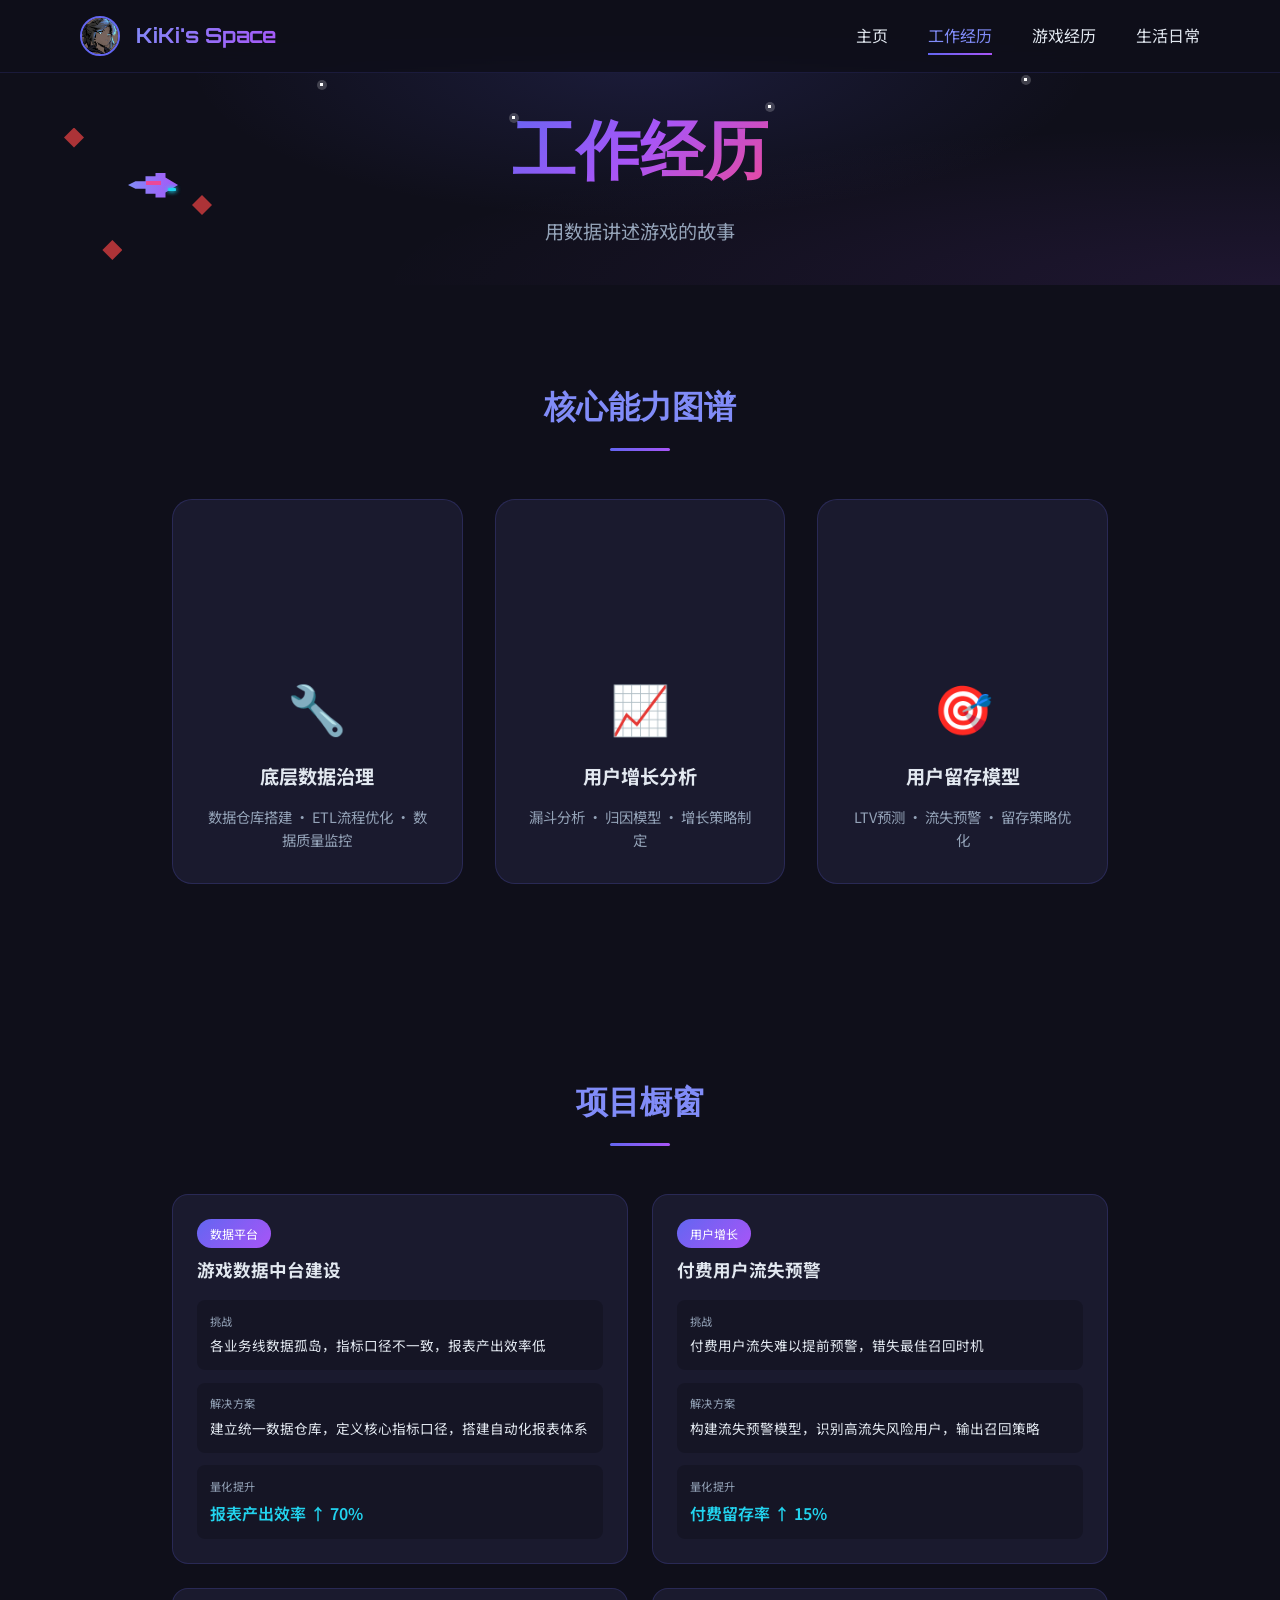
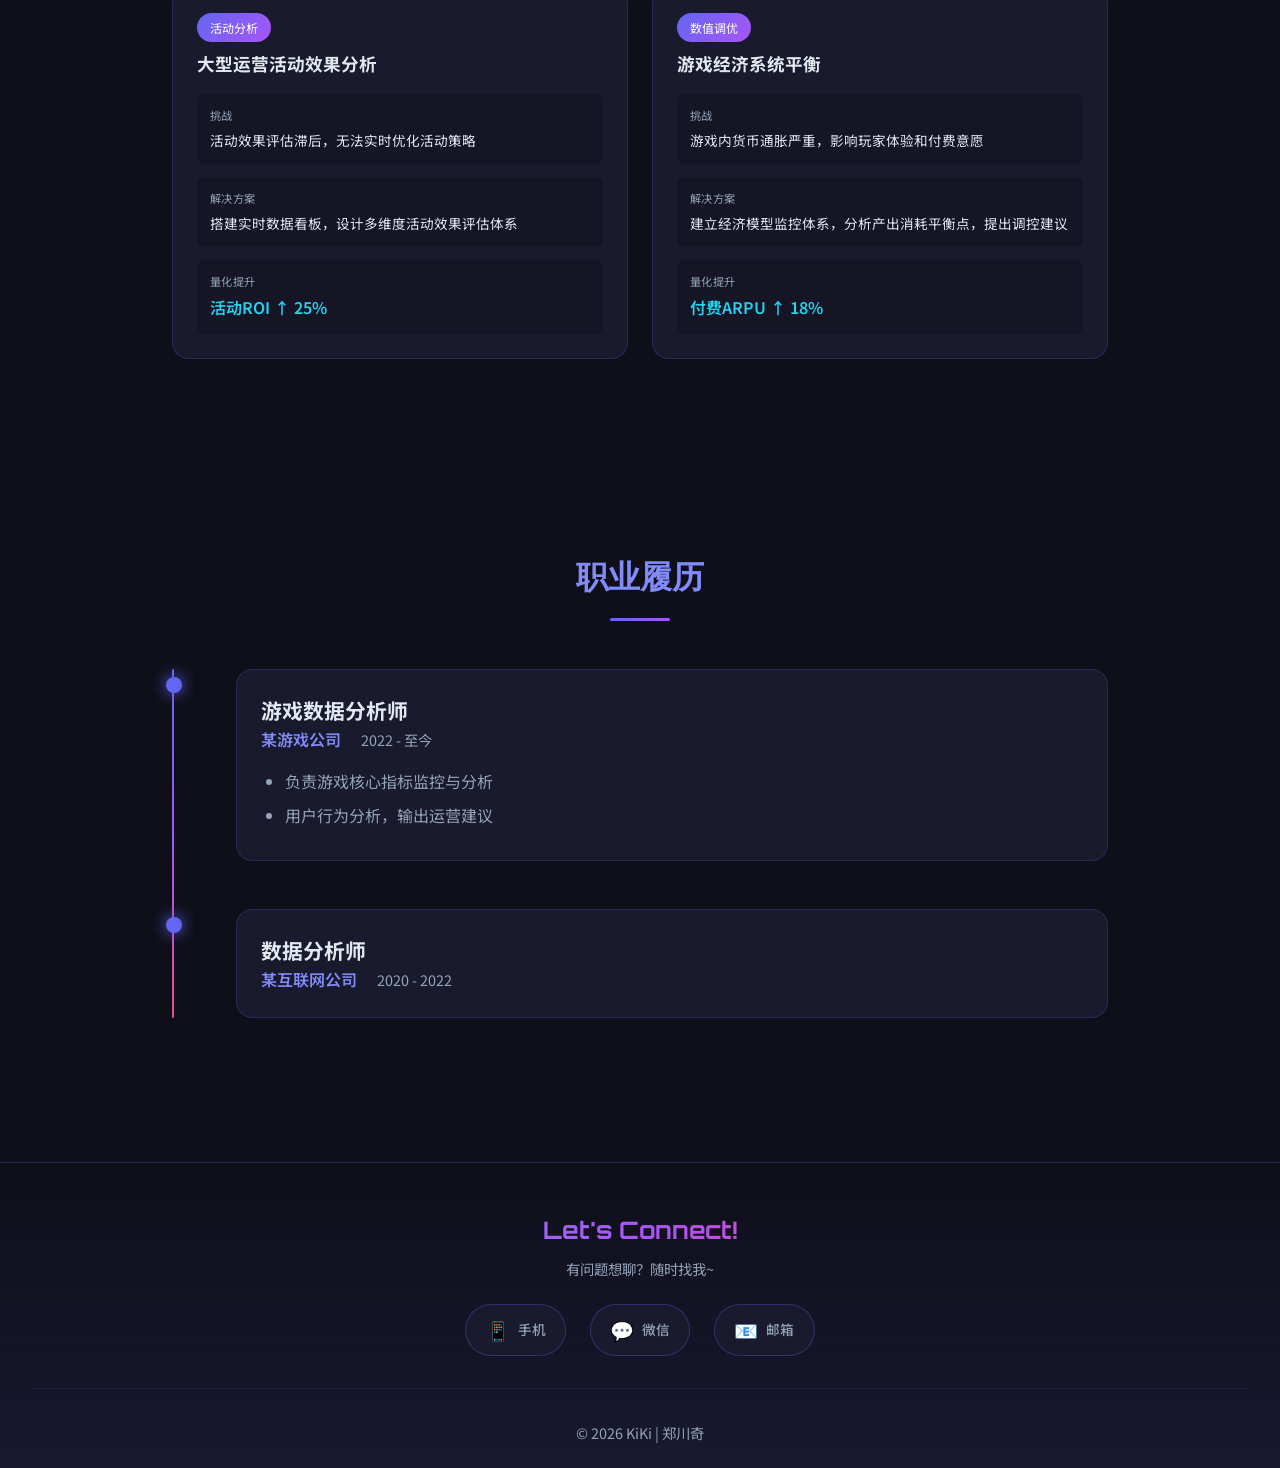
==== commit 6b03b89e: "fix: use same pixel plane animation on all pages" ====
--- a/experience.html
+++ b/experience.html
@@ -27,16 +27,19 @@
     </nav>
 
     <!-- 页面头部 -->
-    <header class="page-header exp-header">
+    <header class="page-header game-header">
         <div class="page-header-bg">
-            <!-- 像素数据块 -->
-            <div class="pixel-data">
-                <div class="pixel-block" style="--i:0"></div>
-                <div class="pixel-block" style="--i:1"></div>
-                <div class="pixel-block" style="--i:2"></div>
-                <div class="pixel-block" style="--i:3"></div>
-                <div class="pixel-block" style="--i:4"></div>
-            </div>
+            <!-- 像素战斗机 -->
+            <div class="game-plane">
+                <div class="plane-body"></div>
+                <div class="plane-wing"></div>
+                <div class="bullet"></div>
+                <div class="bullet bullet-2"></div>
+            </div>
+            <!-- 小敌机 -->
+            <div class="enemy enemy-1"></div>
+            <div class="enemy enemy-2"></div>
+            <div class="enemy enemy-3"></div>
             <div class="stars">
                 <div class="star" style="top: 10%; left: 25%; animation-delay: 0s;"></div>
                 <div class="star" style="top: 20%; left: 60%; animation-delay: 0.5s;"></div>
--- a/style.css
+++ b/style.css
@@ -1803,75 +1803,4 @@
 
 @media (max-width: 768px) {
 
-/* ========== 工作经历 - 像素数据块动画 ========== */
-.exp-header .pixel-data {
-    position: absolute;
-    left: 5%;
-    top: 30%;
-    display: flex;
-    gap: 8px;
-    z-index: 5;
-}
-
-.pixel-block {
-    width: 20px;
-    height: 20px;
-    background: var(--primary);
-    opacity: 0.6;
-    animation: pixelPulse 1.5s ease-in-out infinite;
-    animation-delay: calc(var(--i) * 0.2s);
-    box-shadow: 0 0 10px rgba(99, 102, 241, 0.5);
-}
-
-.pixel-block:nth-child(odd) {
-    background: var(--secondary);
-}
-
-@keyframes pixelPulse {
-    0%, 100% { 
-        transform: scale(1) translateY(0); 
-        opacity: 0.6;
-    }
-    50% { 
-        transform: scale(1.2) translateY(-10px); 
-        opacity: 0.9;
-    }
-}
-
-/* ========== 生活日常 - 像素星星动画 ========== */
-.life-header .pixel-stars {
-    position: absolute;
-    left: 5%;
-    top: 30%;
-    z-index: 5;
-}
-
-.p-star {
-    position: absolute;
-    font-size: 1.2rem;
-    color: var(--primary-light);
-    animation: starTwinkle 2s ease-in-out infinite;
-    animation-delay: calc(var(--i) * 0.3s);
-    text-shadow: 0 0 8px rgba(99, 102, 241, 0.6);
-}
-
-.p-star:nth-child(odd) {
-    color: var(--accent);
-}
-
-.p-star:nth-child(1) { left: 0; top: 0; }
-.p-star:nth-child(2) { left: 25px; top: 15px; }
-.p-star:nth-child(3) { left: 10px; top: 35px; }
-.p-star:nth-child(4) { left: 30px; top: 50px; }
-.p-star:nth-child(5) { left: 5px; top: 70px; }
-
-@keyframes starTwinkle {
-    0%, 100% { 
-        opacity: 0.4; 
-        transform: scale(0.8);
-    }
-    50% { 
-        opacity: 1; 
-        transform: scale(1.2);
-    }
-}
+
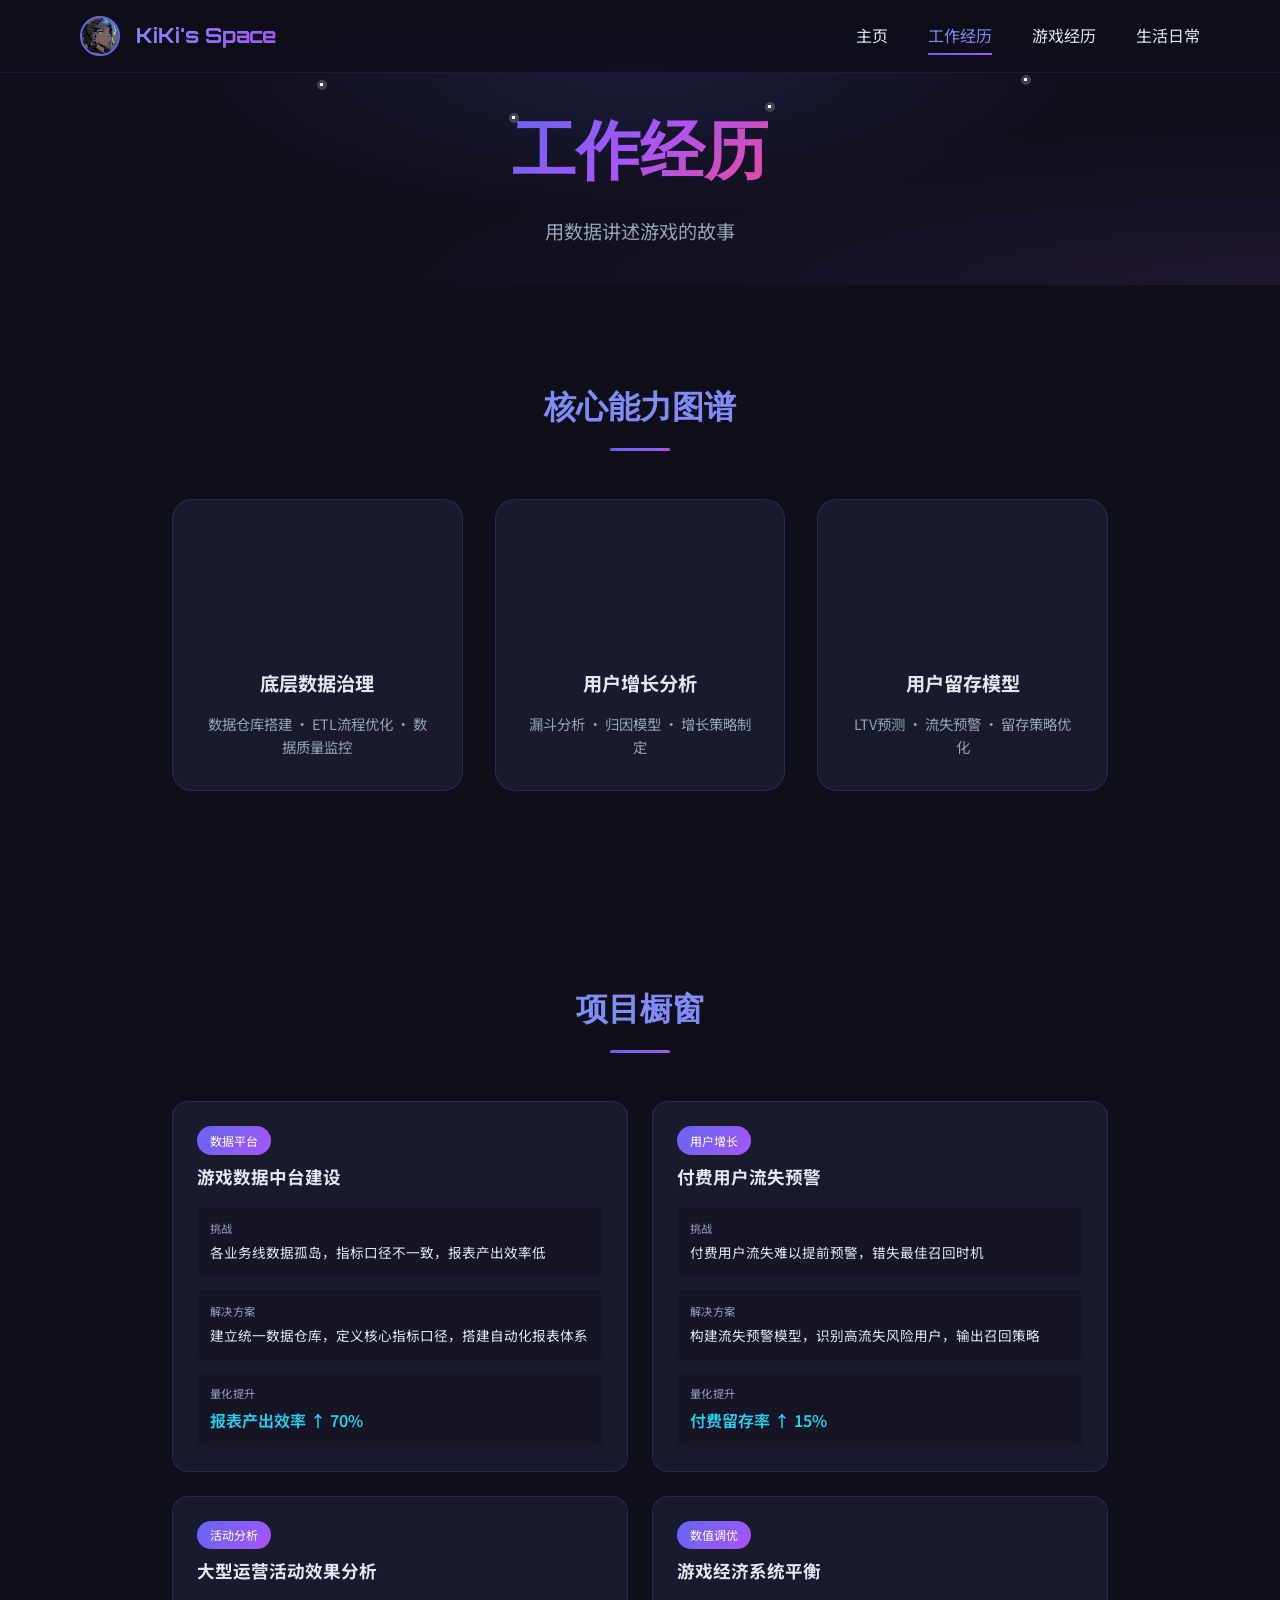
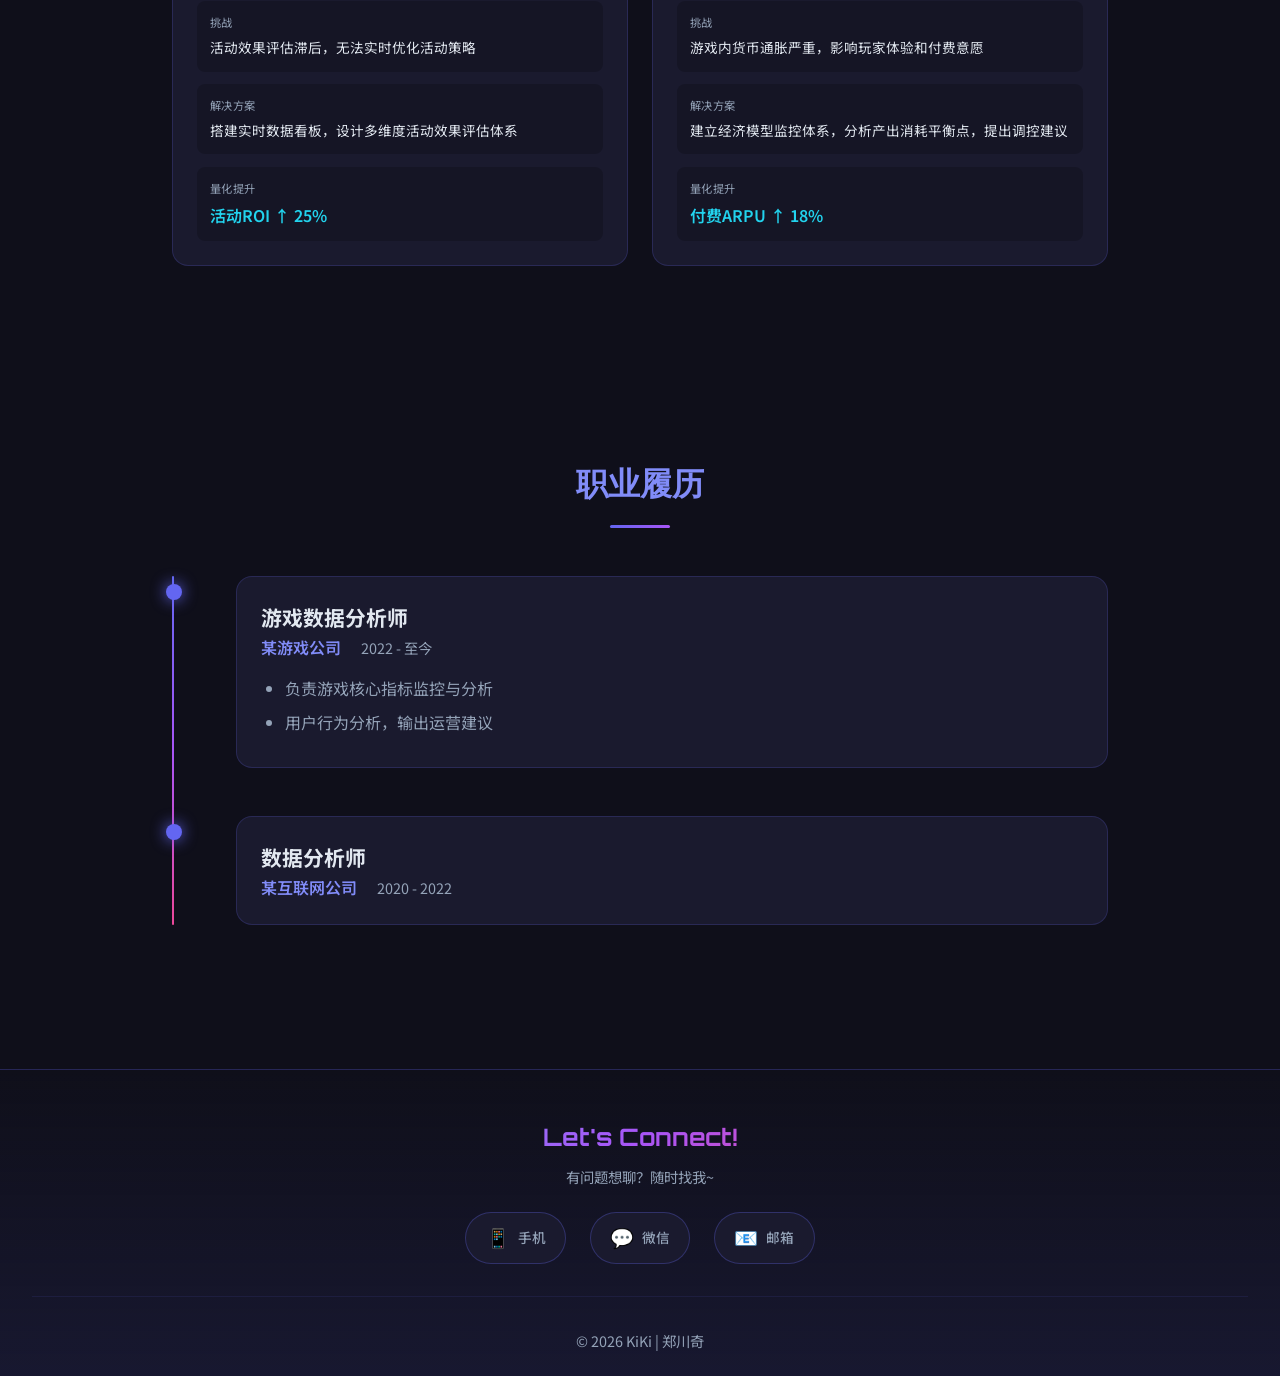
==== commit 4dcb5282: "feat: 更新工作经历和生活日常页面动画效果" ====
--- a/experience.html
+++ b/experience.html
@@ -29,17 +29,15 @@
     <!-- 页面头部 -->
     <header class="page-header game-header">
         <div class="page-header-bg">
-            <!-- 像素战斗机 -->
-            <div class="game-plane">
-                <div class="plane-body"></div>
-                <div class="plane-wing"></div>
-                <div class="bullet"></div>
-                <div class="bullet bullet-2"></div>
-            </div>
-            <!-- 小敌机 -->
-            <div class="enemy enemy-1"></div>
-            <div class="enemy enemy-2"></div>
-            <div class="enemy enemy-3"></div>
+            <!-- SQL代码逐行动画 -->
+            <div class="sql-code">
+                <div class="sql-line" style="--delay:0s">SELECT user_id,</div>
+                <div class="sql-line" style="--delay:1s">       COUNT(*) as plays,</div>
+                <div class="sql-line" style="--delay:2s">       SUM(play_time) as total_time</div>
+                <div class="sql-line" style="--delay:3s">FROM game_events</div>
+                <div class="sql-line" style="--delay:4s">WHERE date >= '2026-01-01'</div>
+                <div class="sql-line" style="--delay:5s">GROUP BY user_id;</div>
+            </div>
             <div class="stars">
                 <div class="star" style="top: 10%; left: 25%; animation-delay: 0s;"></div>
                 <div class="star" style="top: 20%; left: 60%; animation-delay: 0.5s;"></div>
@@ -61,7 +59,6 @@
                 <div class="skill-card-img">
                     <img src="https://images.unsplash.com/photo-1551288049-bebda4e38f71?w=400&h=250&fit=crop" alt="数据治理" onerror="this.style.display='none'">
                 </div>
-                <div class="skill-icon">🔧</div>
                 <h3>底层数据治理</h3>
                 <p>数据仓库搭建 · ETL流程优化 · 数据质量监控</p>
             </div>
@@ -69,7 +66,6 @@
                 <div class="skill-card-img">
                     <img src="https://images.unsplash.com/photo-1551288049-bebda4e38f71?w=400&h=250&fit=crop" alt="用户增长" onerror="this.style.display='none'">
                 </div>
-                <div class="skill-icon">📈</div>
                 <h3>用户增长分析</h3>
                 <p>漏斗分析 · 归因模型 · 增长策略制定</p>
             </div>
@@ -77,7 +73,6 @@
                 <div class="skill-card-img">
                     <img src="https://images.unsplash.com/photo-1551288049-bebda4e38f71?w=400&h=250&fit=crop" alt="留存模型" onerror="this.style.display='none'">
                 </div>
-                <div class="skill-icon">🎯</div>
                 <h3>用户留存模型</h3>
                 <p>LTV预测 · 流失预警 · 留存策略优化</p>
             </div>
--- a/style.css
+++ b/style.css
@@ -1801,6 +1801,238 @@
     100% { transform: translateX(300px); opacity: 0; }
 }
 
+/* ========== 工作经历页面 - 数据流动动画 ========== */
+.data-flow-container {
+    position: absolute;
+    width: 100%;
+    height: 100%;
+    overflow: hidden;
+}
+
+/* 像素数据块 */
+.data-block {
+    position: absolute;
+    width: 12px;
+    height: 12px;
+    background: var(--primary);
+    opacity: 0.6;
+    animation: dataFlow 3s linear infinite;
+}
+
+.data-block.binary {
+    background: transparent;
+    border: 2px solid var(--primary-light);
+    color: var(--primary-light);
+    font-family: monospace;
+    font-size: 8px;
+    display: flex;
+    align-items: center;
+    justify-content: center;
+    animation: dataFlowBinary 4s linear infinite;
+}
+
+.data-block-1 { left: 10%; top: 20%; animation-delay: 0s; background: #22d3ee; }
+.data-block-2 { left: 20%; top: 60%; animation-delay: 0.5s; background: #a855f7; }
+.data-block-3 { left: 30%; top: 40%; animation-delay: 1s; background: #ec4899; }
+.data-block-4 { left: 40%; top: 70%; animation-delay: 1.5s; background: #22d3ee; }
+.data-block-5 { left: 50%; top: 30%; animation-delay: 2s; background: #a855f7; }
+.data-block-6 { left: 60%; top: 80%; animation-delay: 2.5s; background: #ec4899; }
+.data-block-7 { left: 70%; top: 50%; animation-delay: 0.3s; background: #22d3ee; }
+.data-block-8 { left: 80%; top: 25%; animation-delay: 0.8s; background: #a855f7; }
+.data-block-9 { left: 85%; top: 65%; animation-delay: 1.3s; background: #ec4899; }
+
+@keyframes dataFlow {
+    0% { transform: translateY(0) scale(1); opacity: 0.6; }
+    50% { transform: translateY(30px) scale(1.2); opacity: 1; }
+    100% { transform: translateY(60px) scale(0.8); opacity: 0; }
+}
+
+@keyframes dataFlowBinary {
+    0% { transform: translateY(0); opacity: 0.5; }
+    50% { transform: translateY(40px); opacity: 1; }
+    100% { transform: translateY(80px); opacity: 0; }
+}
+
+/* 流动的线条 */
+.data-line {
+    position: absolute;
+    height: 2px;
+    background: linear-gradient(90deg, transparent, var(--primary-light), transparent);
+    animation: lineFlow 2s linear infinite;
+    opacity: 0.5;
+}
+
+.data-line-1 { left: 5%; top: 35%; width: 100px; animation-delay: 0s; }
+.data-line-2 { left: 25%; top: 55%; width: 80px; animation-delay: 0.7s; }
+.data-line-3 { left: 45%; top: 45%; width: 120px; animation-delay: 1.4s; }
+.data-line-4 { left: 65%; top: 70%; width: 90px; animation-delay: 0.3s; }
+.data-line-5 { left: 80%; top: 30%; width: 110px; animation-delay: 1s; }
+
+@keyframes lineFlow {
+    0% { transform: translateX(0); opacity: 0; }
+    50% { opacity: 0.8; }
+    100% { transform: translateX(50px); opacity: 0; }
+}
+
+/* 像素火箭 - 数据升空 */
+.data-rocket {
+    position: absolute;
+    left: 15%;
+    top: 40%;
+    width: 20px;
+    height: 30px;
+    animation: rocketFly 3s ease-in-out infinite;
+    z-index: 10;
+}
+
+.data-rocket::before {
+    content: '';
+    position: absolute;
+    bottom: -15px;
+    left: 50%;
+    transform: translateX(-50%);
+    width: 8px;
+    height: 15px;
+    background: linear-gradient(to bottom, #f97316, transparent);
+    clip-path: polygon(20% 0%, 80% 0%, 100% 100%, 0% 100%);
+    animation: rocketFlame 0.2s ease-in-out infinite alternate;
+}
+
+.data-rocket::after {
+    content: '💾';
+    font-size: 16px;
+    display: flex;
+    align-items: center;
+    justify-content: center;
+    width: 100%;
+    height: 100%;
+}
+
+@keyframes rocketFly {
+    0%, 100% { transform: translateY(0) rotate(-5deg); }
+    50% { transform: translateY(-20px) rotate(5deg); }
+}
+
+@keyframes rocketFlame {
+    from { height: 12px; opacity: 0.8; }
+    to { height: 18px; opacity: 1; }
+}
+
+/* ========== 生活日常页面 - 花瓣飘落动画 ========== */
+.petal {
+    position: absolute;
+    width: 10px;
+    height: 10px;
+    background: #f9a8d4;
+    border-radius: 100% 0 100% 0;
+    opacity: 0.8;
+    animation: petalFall linear infinite;
+}
+
+.petal-1 { left: 10%; top: -10px; animation-duration: 5s; animation-delay: 0s; background: #f9a8d4; }
+.petal-2 { left: 20%; top: -10px; animation-duration: 6s; animation-delay: 1s; background: #fbcfe8; }
+.petal-3 { left: 35%; top: -10px; animation-duration: 4.5s; animation-delay: 0.5s; background: #f9a8d4; }
+.petal-4 { left: 45%; top: -10px; animation-duration: 5.5s; animation-delay: 2s; background: #fbcfe8; }
+.petal-5 { left: 55%; top: -10px; animation-duration: 6s; animation-delay: 1.5s; background: #f9a8d4; }
+.petal-6 { left: 65%; top: -10px; animation-duration: 4s; animation-delay: 0.8s; background: #fbcfe8; }
+.petal-7 { left: 75%; top: -10px; animation-duration: 5s; animation-delay: 2.5s; background: #f9a8d4; }
+.petal-8 { left: 85%; top: -10px; animation-duration: 6.5s; animation-delay: 1.2s; background: #fbcfe8; }
+.petal-9 { left: 92%; top: -10px; animation-duration: 5s; animation-delay: 0.3s; background: #f9a8d4; }
+
+@keyframes petalFall {
+    0% {
+        transform: translateY(0) rotate(0deg);
+        opacity: 0;
+    }
+    10% {
+        opacity: 0.8;
+    }
+    90% {
+        opacity: 0.8;
+    }
+    100% {
+        transform: translateY(350px) rotate(360deg);
+        opacity: 0;
+    }
+}
+
+/* 额外的花瓣样式 - 粉色 */
+.petal.pink {
+    background: linear-gradient(135deg, #f9a8d4, #f472b6);
+}
+
+.petal.light {
+    background: linear-gradient(135deg, #fbcfe8, #f9a8d4);
+}
+
+/* 爱心漂浮 - 生活日常 */
+.heart-float {
+    position: absolute;
+    font-size: 14px;
+    animation: heartFloat 4s ease-in-out infinite;
+    opacity: 0.7;
+}
+
+.heart-1 { left: 15%; top: 20%; animation-delay: 0s; }
+.heart-2 { left: 40%; top: 60%; animation-delay: 1.5s; }
+.heart-3 { left: 70%; top: 30%; animation-delay: 2.5s; }
+.heart-4 { left: 85%; top: 70%; animation-delay: 0.8s; }
+
+@keyframes heartFloat {
+    0%, 100% { transform: translateY(0) scale(1); opacity: 0.5; }
+    50% { transform: translateY(-20px) scale(1.2); opacity: 0.9; }
+}
+
+/* ========== 工作经历页面 - SQL代码逐行动画 ========== */
+.sql-code {
+    position: absolute;
+    left: 5%;
+    top: 30%;
+    display: flex;
+    flex-direction: column;
+    gap: 8px;
+}
+
+.sql-line {
+    font-family: 'Courier New', monospace;
+    font-size: 13px;
+    color: #22d3ee;
+    white-space: nowrap;
+    opacity: 0;
+    animation: sqlFade 6s ease-in-out infinite;
+    animation-delay: var(--delay);
+    text-shadow: 0 0 8px rgba(34, 211, 238, 0.8);
+}
+
+.sql-line:nth-child(odd) {
+    color: #a855f7;
+    text-shadow: 0 0 8px rgba(168, 85, 247, 0.8);
+}
+
+.sql-line:nth-child(even) {
+    color: #4ade80;
+    text-shadow: 0 0 8px rgba(74, 222, 128, 0.8);
+}
+
+@keyframes sqlFade {
+    0% {
+        opacity: 0;
+        transform: translateX(-20px);
+    }
+    15% {
+        opacity: 1;
+        transform: translateX(0);
+    }
+    85% {
+        opacity: 1;
+        transform: translateX(0);
+    }
+    100% {
+        opacity: 0;
+        transform: translateX(-20px);
+    }
+}
+
 @media (max-width: 768px) {
 
 
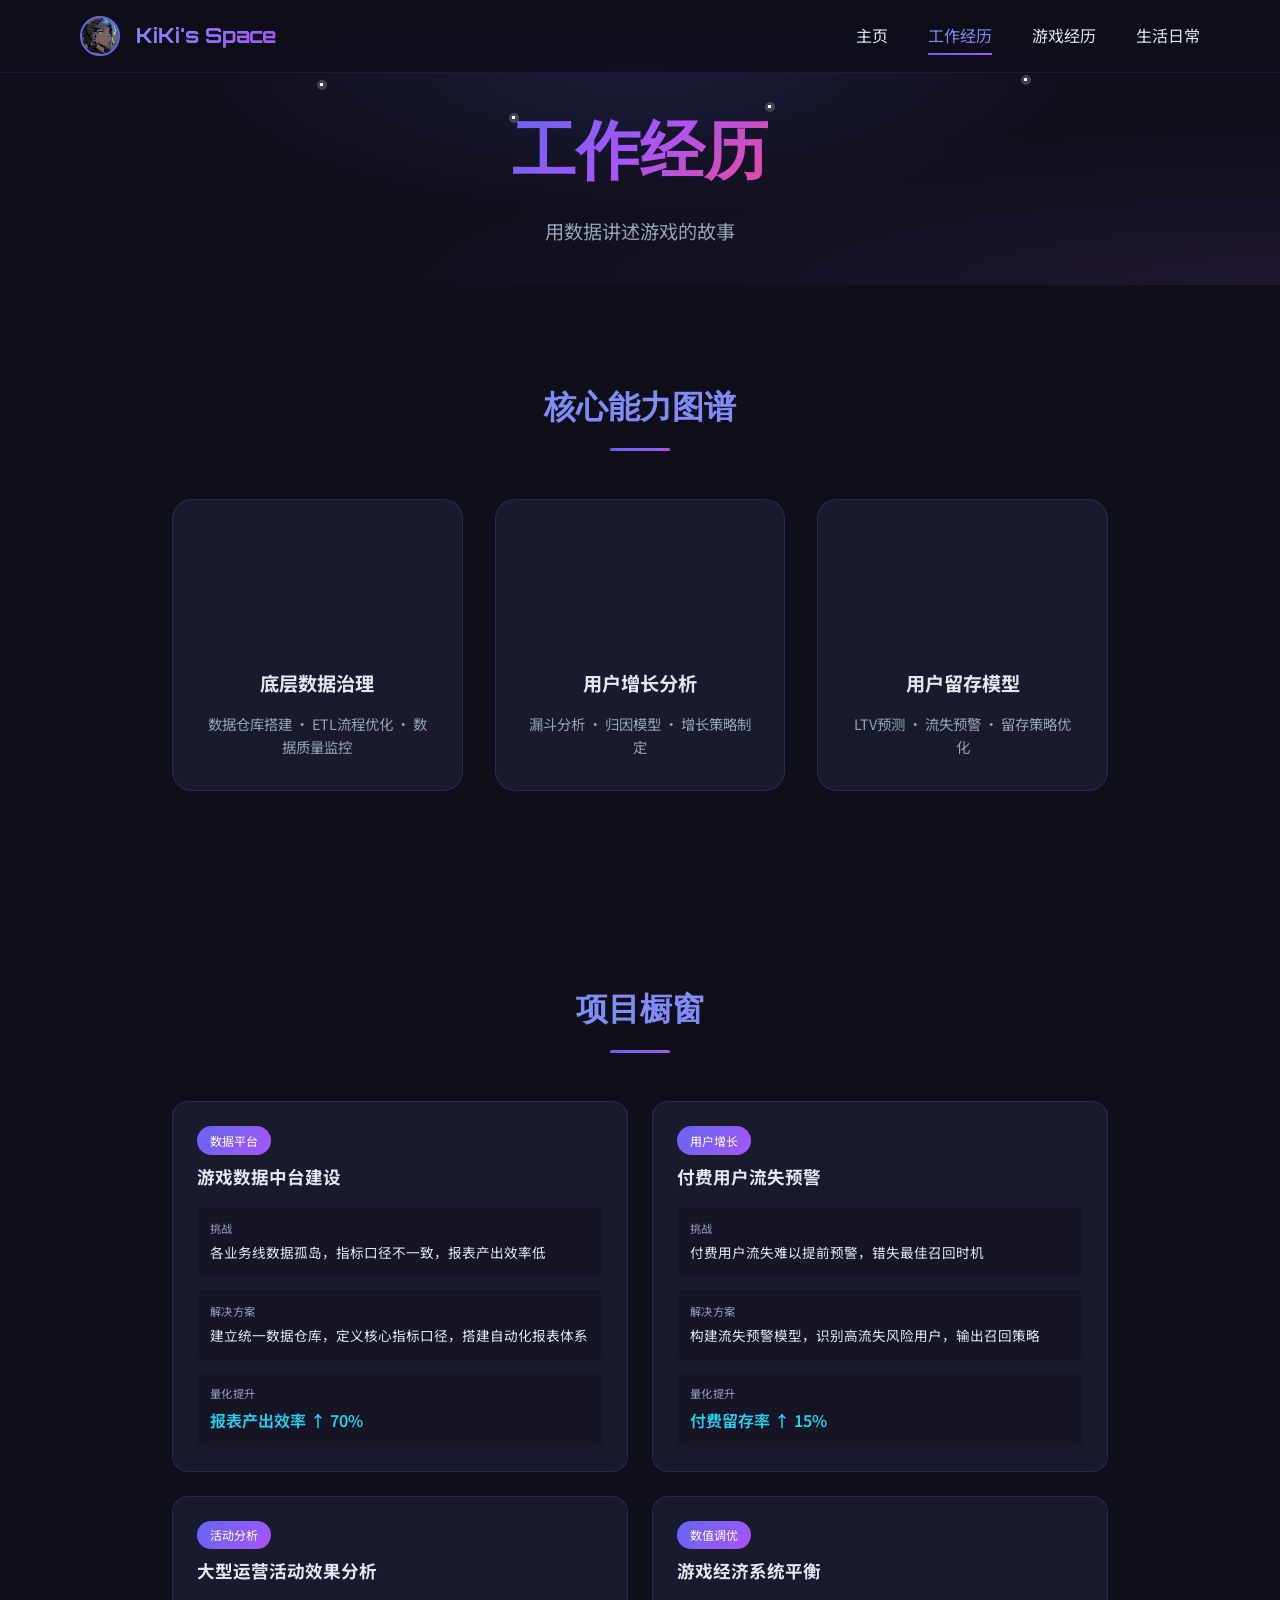
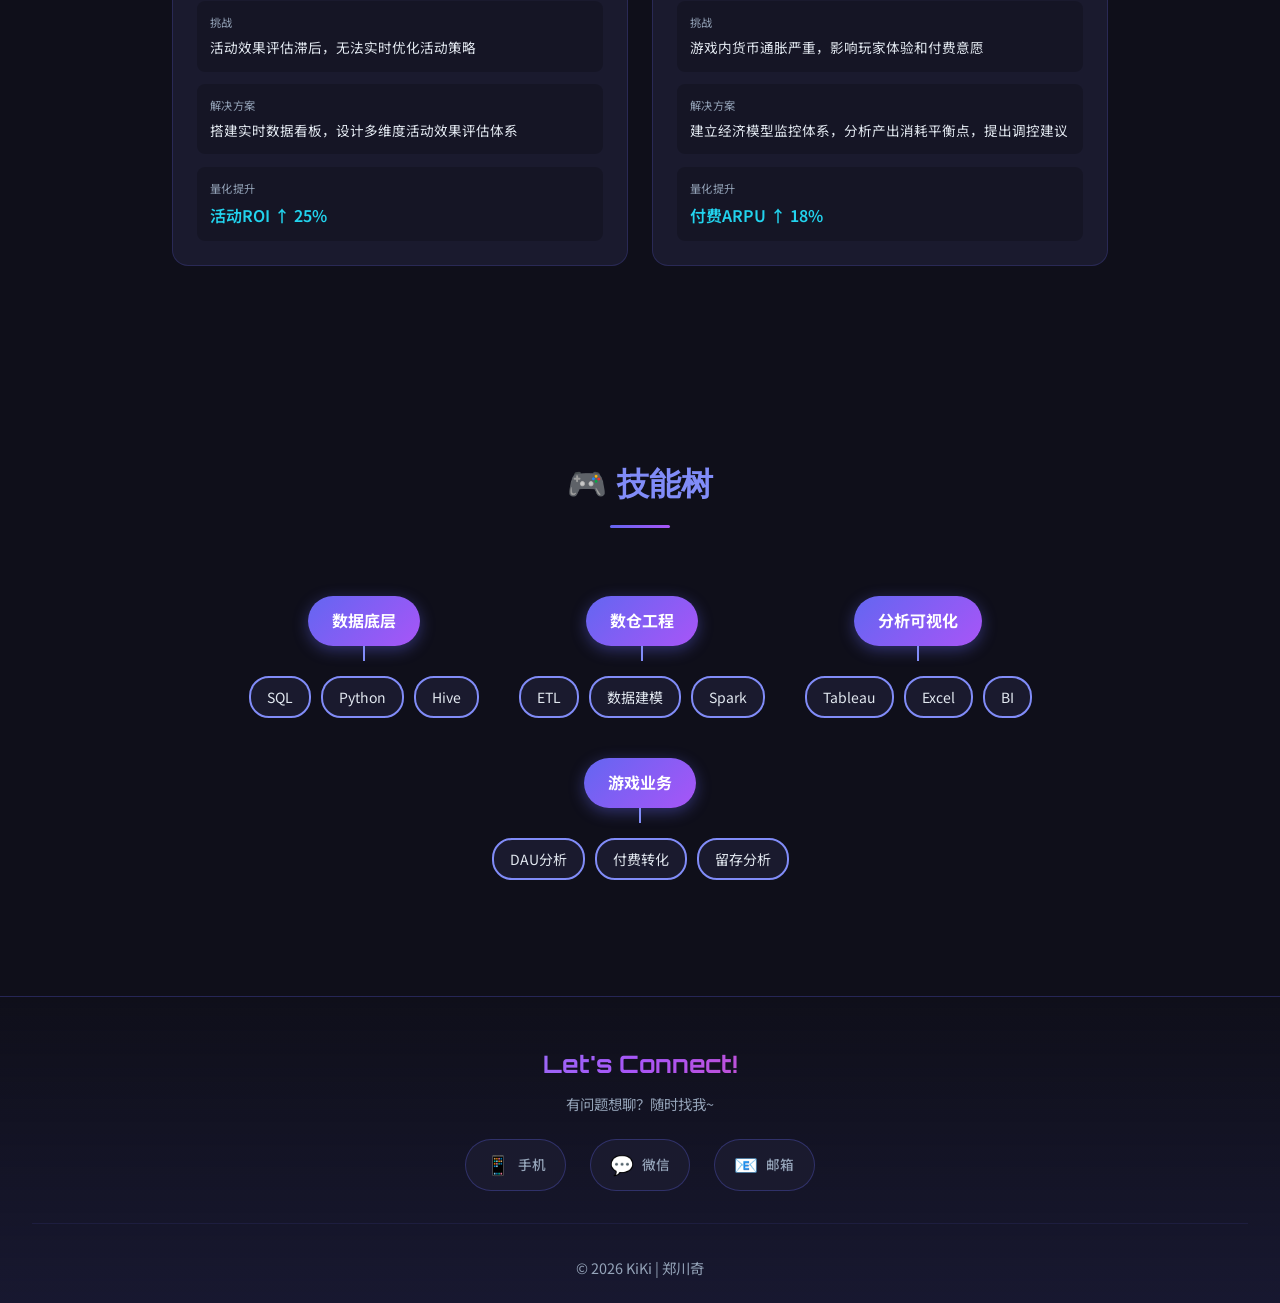
==== commit 9b59955a: "feat: 职业履历替换为技能树模块" ====
--- a/experience.html
+++ b/experience.html
@@ -32,11 +32,11 @@
             <!-- SQL代码逐行动画 -->
             <div class="sql-code">
                 <div class="sql-line" style="--delay:0s">SELECT user_id,</div>
-                <div class="sql-line" style="--delay:1s">       COUNT(*) as plays,</div>
-                <div class="sql-line" style="--delay:2s">       SUM(play_time) as total_time</div>
-                <div class="sql-line" style="--delay:3s">FROM game_events</div>
-                <div class="sql-line" style="--delay:4s">WHERE date >= '2026-01-01'</div>
-                <div class="sql-line" style="--delay:5s">GROUP BY user_id;</div>
+                <div class="sql-line" style="--delay:1s">       SUM(play_time) as total_time</div>
+                <div class="sql-line" style="--delay:2s">FROM events</div>
+                <div class="sql-line" style="--delay:3s">WHERE #event = 'game_events'</div>
+                <div class="sql-line" style="--delay:4s">     AND ${dt:date}</div>
+                <div class="sql-line" style="--delay:5s">Group By 1</div>
             </div>
             <div class="stars">
                 <div class="star" style="top: 10%; left: 25%; animation-delay: 0s;"></div>
@@ -166,28 +166,40 @@
         </div>
     </section>
 
-    <!-- 工作经历时间线 -->
+    <!-- 技能树 -->
     <section class="section">
-        <h2 class="section-title">职业履历</h2>
-        <div class="timeline">
-            <div class="timeline-item">
-                <div class="timeline-dot"></div>
-                <div class="timeline-content">
-                    <h3>游戏数据分析师</h3>
-                    <span class="company">某游戏公司</span>
-                    <span class="period">2022 - 至今</span>
-                    <ul>
-                        <li>负责游戏核心指标监控与分析</li>
-                        <li>用户行为分析，输出运营建议</li>
-                    </ul>
-                </div>
-            </div>
-            <div class="timeline-item">
-                <div class="timeline-dot"></div>
-                <div class="timeline-content">
-                    <h3>数据分析师</h3>
-                    <span class="company">某互联网公司</span>
-                    <span class="period">2020 - 2022</span>
+        <h2 class="section-title">🎮 技能树</h2>
+        <div class="skill-tree">
+            <div class="skill-branch">
+                <div class="skill-root">数据底层</div>
+                <div class="skill-children">
+                    <div class="skill-node">SQL</div>
+                    <div class="skill-node">Python</div>
+                    <div class="skill-node">Hive</div>
+                </div>
+            </div>
+            <div class="skill-branch">
+                <div class="skill-root">数仓工程</div>
+                <div class="skill-children">
+                    <div class="skill-node">ETL</div>
+                    <div class="skill-node">数据建模</div>
+                    <div class="skill-node">Spark</div>
+                </div>
+            </div>
+            <div class="skill-branch">
+                <div class="skill-root">分析可视化</div>
+                <div class="skill-children">
+                    <div class="skill-node">Tableau</div>
+                    <div class="skill-node">Excel</div>
+                    <div class="skill-node">BI</div>
+                </div>
+            </div>
+            <div class="skill-branch">
+                <div class="skill-root">游戏业务</div>
+                <div class="skill-children">
+                    <div class="skill-node">DAU分析</div>
+                    <div class="skill-node">付费转化</div>
+                    <div class="skill-node">留存分析</div>
                 </div>
             </div>
         </div>
--- a/style.css
+++ b/style.css
@@ -2033,6 +2033,69 @@
     }
 }
 
+/* ========== 技能树样式 ========== */
+.skill-tree {
+    display: flex;
+    flex-wrap: wrap;
+    justify-content: center;
+    gap: 40px;
+    padding: 20px;
+}
+
+.skill-branch {
+    display: flex;
+    flex-direction: column;
+    align-items: center;
+    gap: 15px;
+}
+
+.skill-root {
+    background: linear-gradient(135deg, var(--primary), var(--secondary));
+    color: white;
+    padding: 12px 24px;
+    border-radius: 25px;
+    font-weight: bold;
+    font-size: 16px;
+    box-shadow: 0 4px 15px rgba(99, 102, 241, 0.4);
+    position: relative;
+}
+
+.skill-root::after {
+    content: '';
+    position: absolute;
+    bottom: -15px;
+    left: 50%;
+    transform: translateX(-50%);
+    width: 2px;
+    height: 15px;
+    background: var(--primary-light);
+}
+
+.skill-children {
+    display: flex;
+    flex-wrap: wrap;
+    justify-content: center;
+    gap: 10px;
+    padding-top: 15px;
+}
+
+.skill-node {
+    background: var(--bg-card);
+    border: 2px solid var(--primary-light);
+    color: var(--text-light);
+    padding: 8px 16px;
+    border-radius: 20px;
+    font-size: 14px;
+    transition: all 0.3s ease;
+    cursor: default;
+}
+
+.skill-node:hover {
+    background: var(--primary);
+    transform: translateY(-3px);
+    box-shadow: 0 5px 20px rgba(99, 102, 241, 0.5);
+}
+
 @media (max-width: 768px) {
 
 
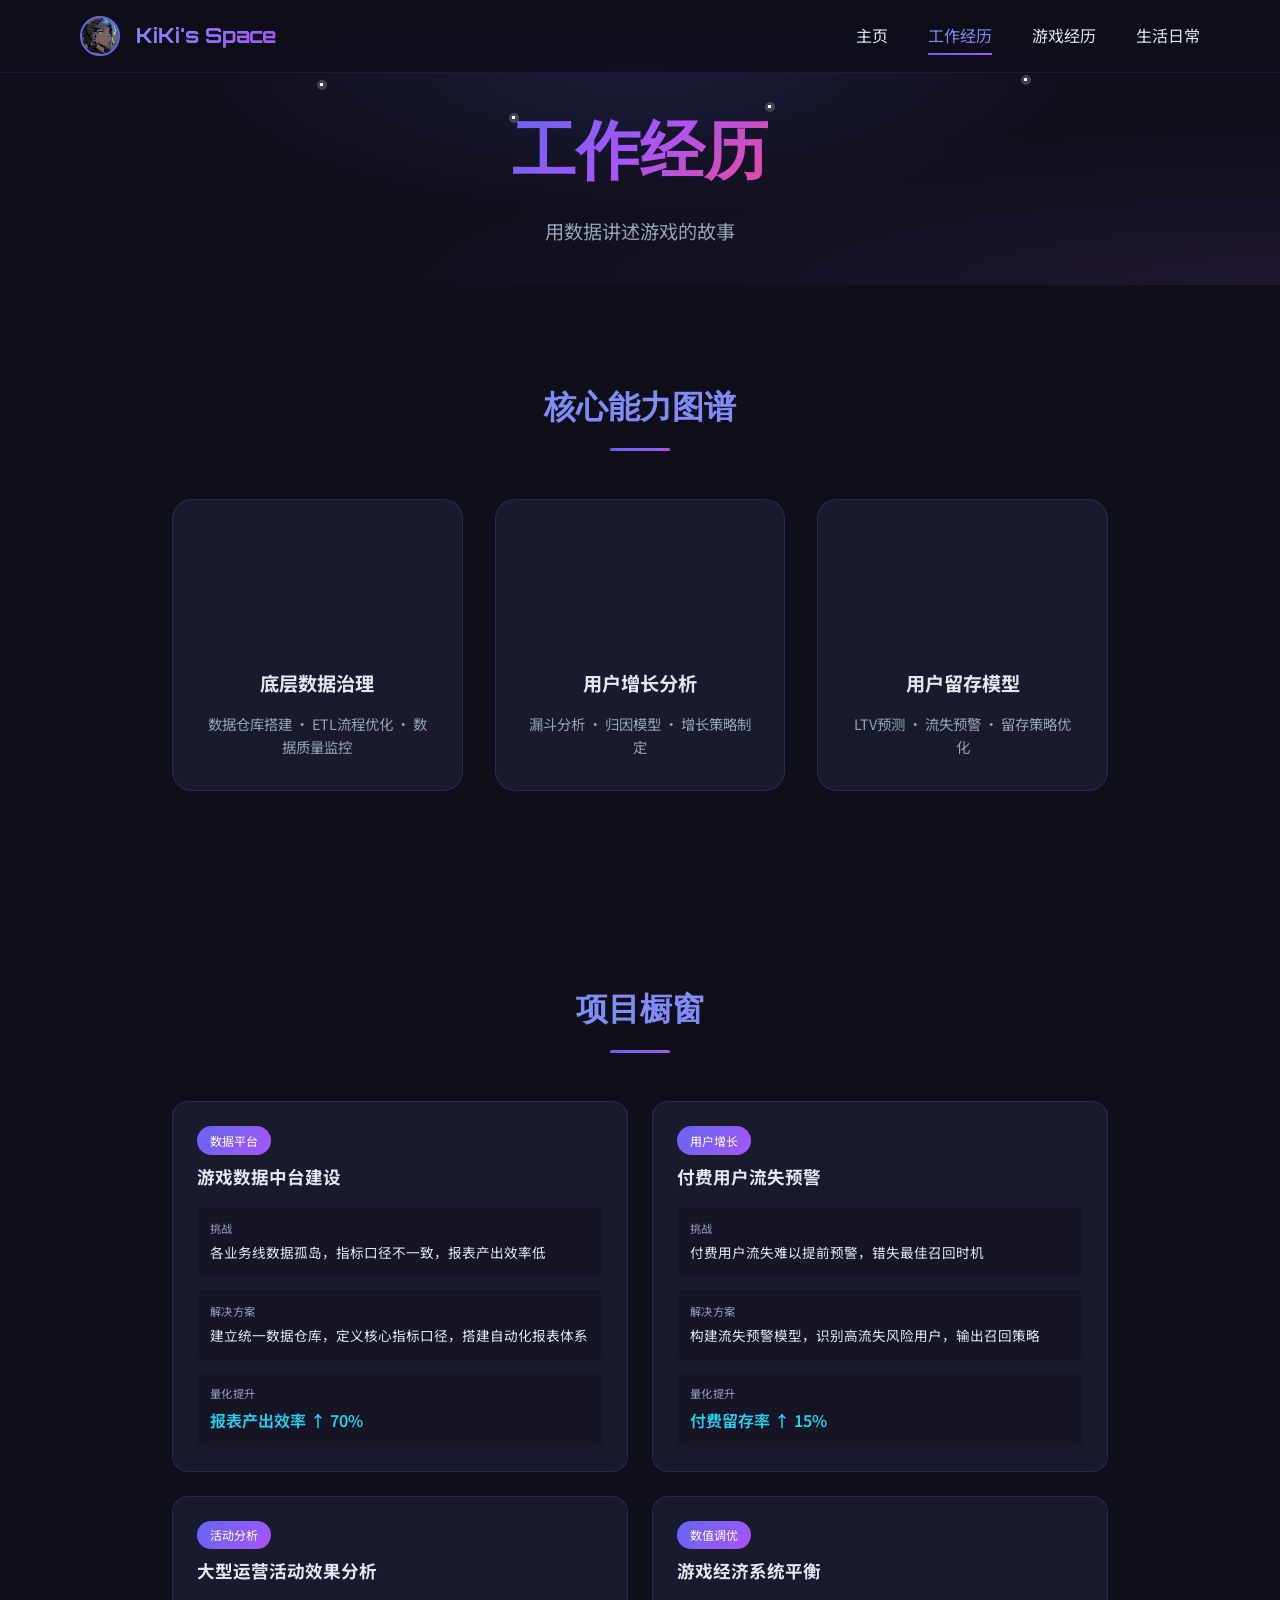
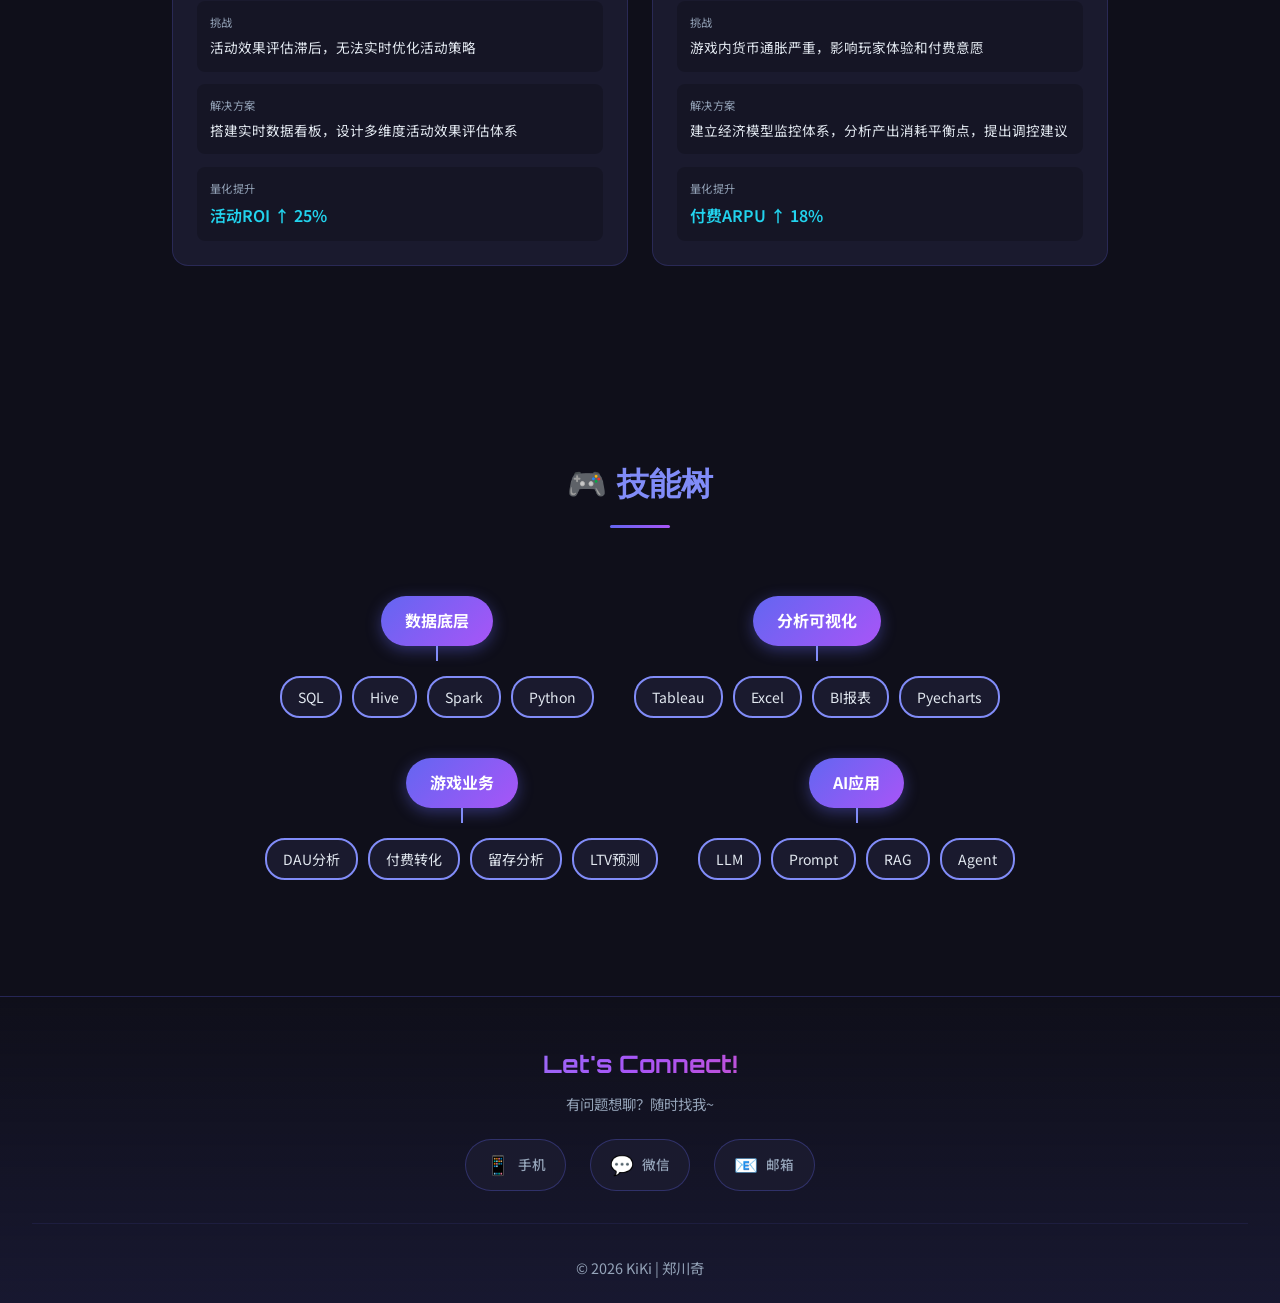
==== commit 396dd065: "feat: 更新技能树内容" ====
--- a/experience.html
+++ b/experience.html
@@ -174,16 +174,9 @@
                 <div class="skill-root">数据底层</div>
                 <div class="skill-children">
                     <div class="skill-node">SQL</div>
+                    <div class="skill-node">Hive</div>
+                    <div class="skill-node">Spark</div>
                     <div class="skill-node">Python</div>
-                    <div class="skill-node">Hive</div>
-                </div>
-            </div>
-            <div class="skill-branch">
-                <div class="skill-root">数仓工程</div>
-                <div class="skill-children">
-                    <div class="skill-node">ETL</div>
-                    <div class="skill-node">数据建模</div>
-                    <div class="skill-node">Spark</div>
                 </div>
             </div>
             <div class="skill-branch">
@@ -191,7 +184,8 @@
                 <div class="skill-children">
                     <div class="skill-node">Tableau</div>
                     <div class="skill-node">Excel</div>
-                    <div class="skill-node">BI</div>
+                    <div class="skill-node">BI报表</div>
+                    <div class="skill-node">Pyecharts</div>
                 </div>
             </div>
             <div class="skill-branch">
@@ -200,6 +194,16 @@
                     <div class="skill-node">DAU分析</div>
                     <div class="skill-node">付费转化</div>
                     <div class="skill-node">留存分析</div>
+                    <div class="skill-node">LTV预测</div>
+                </div>
+            </div>
+            <div class="skill-branch">
+                <div class="skill-root">AI应用</div>
+                <div class="skill-children">
+                    <div class="skill-node">LLM</div>
+                    <div class="skill-node">Prompt</div>
+                    <div class="skill-node">RAG</div>
+                    <div class="skill-node">Agent</div>
                 </div>
             </div>
         </div>
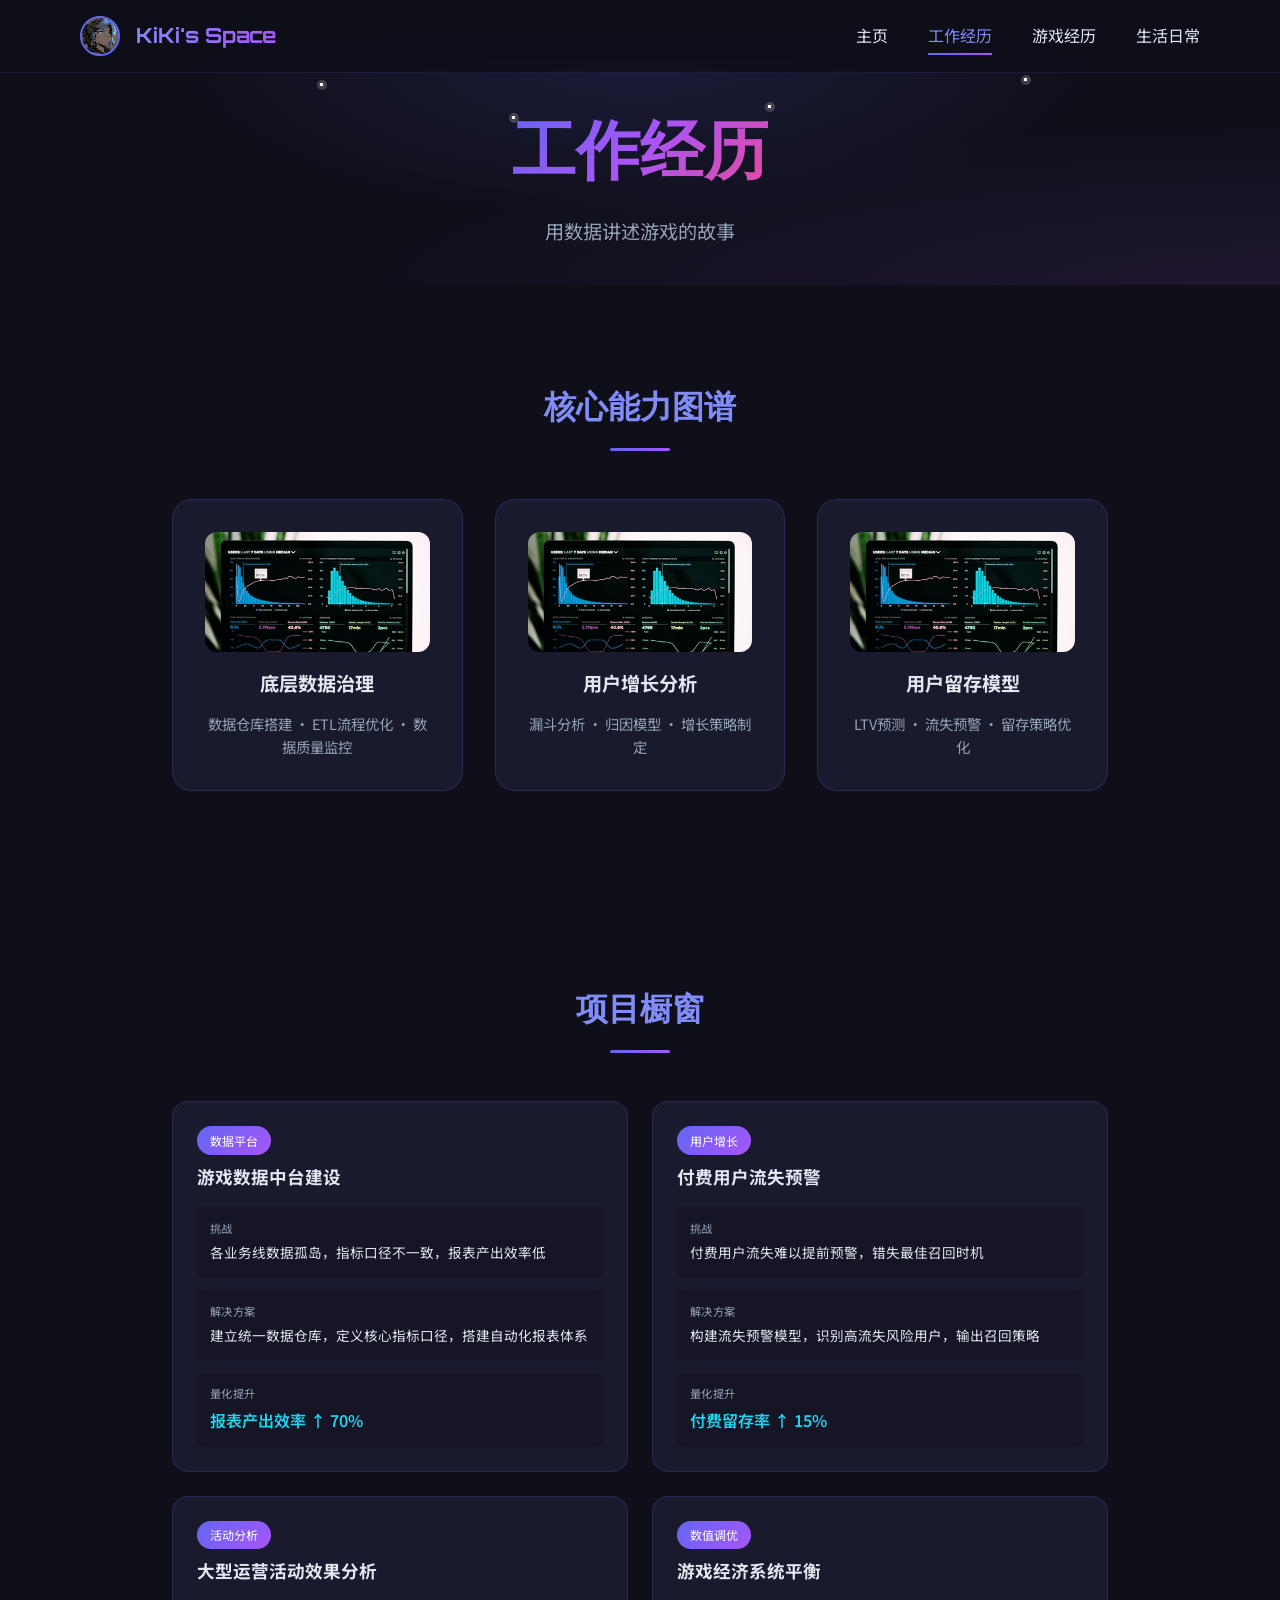
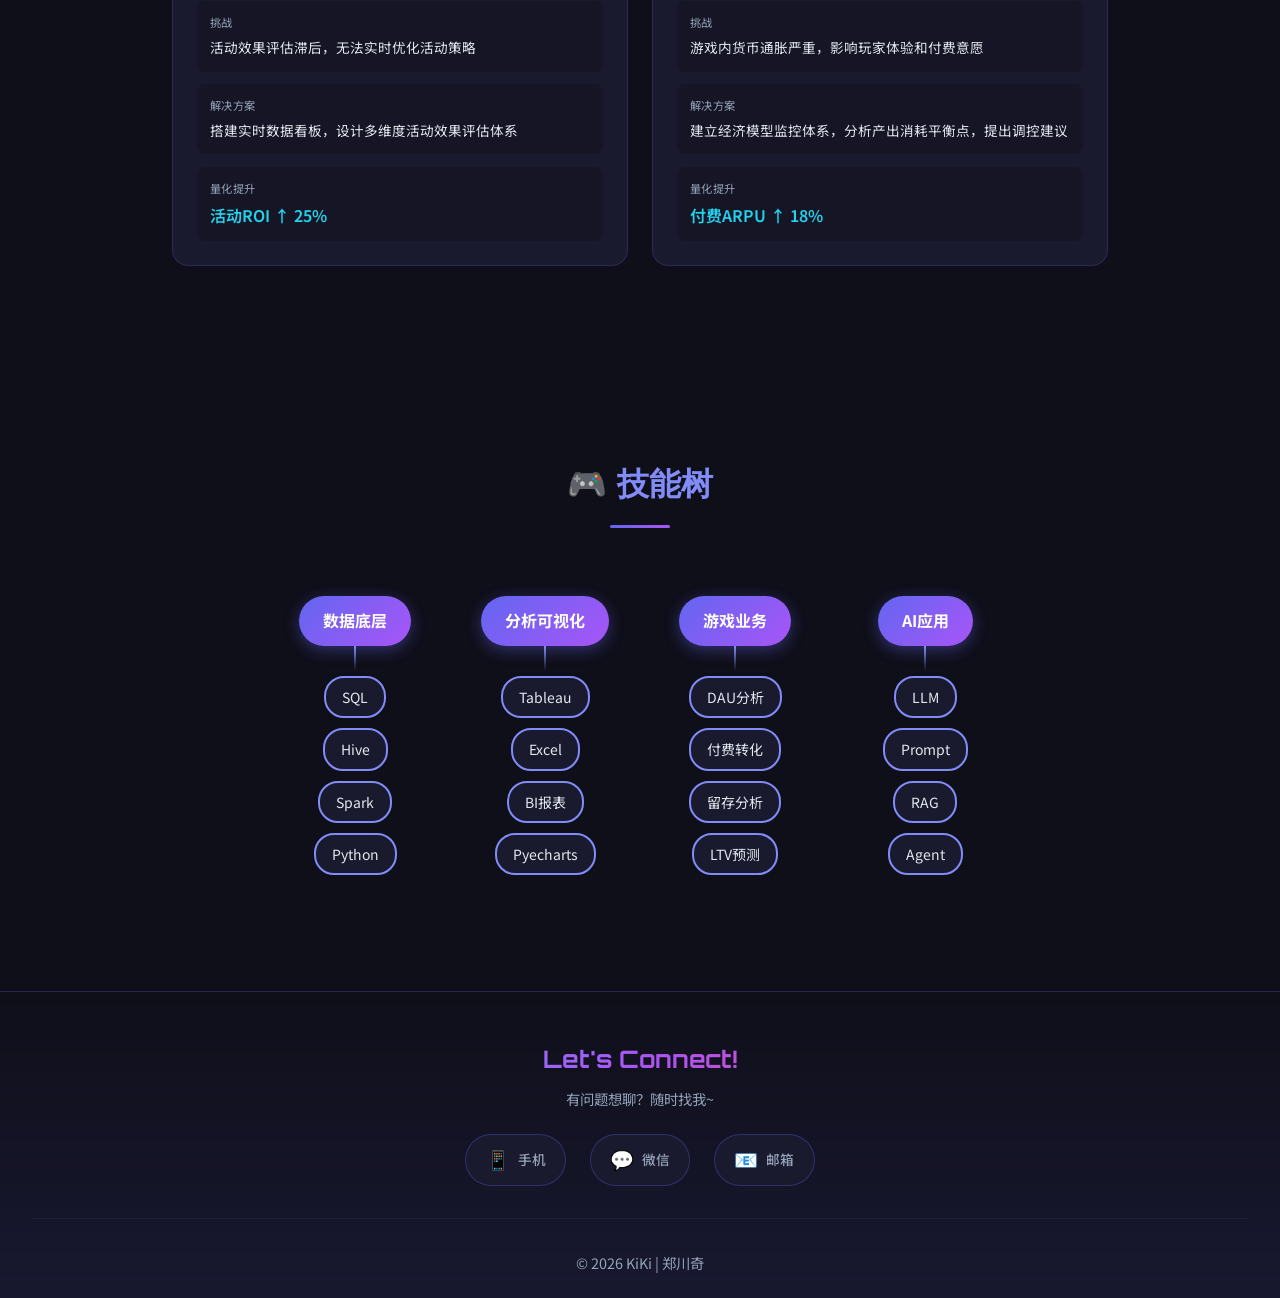
==== commit 376da1ca: "feat: 图片本地化，移到images文件夹" ====
--- a/experience.html
+++ b/experience.html
@@ -57,21 +57,21 @@
         <div class="skills-grid">
             <div class="skill-card">
                 <div class="skill-card-img">
-                    <img src="https://images.unsplash.com/photo-1551288049-bebda4e38f71?w=400&h=250&fit=crop" alt="数据治理" onerror="this.style.display='none'">
+                    <img src="images/skill-data.jpg" alt="数据治理" onerror="this.style.display='none'">
                 </div>
                 <h3>底层数据治理</h3>
                 <p>数据仓库搭建 · ETL流程优化 · 数据质量监控</p>
             </div>
             <div class="skill-card">
                 <div class="skill-card-img">
-                    <img src="https://images.unsplash.com/photo-1551288049-bebda4e38f71?w=400&h=250&fit=crop" alt="用户增长" onerror="this.style.display='none'">
+                    <img src="images/skill-data.jpg" alt="用户增长" onerror="this.style.display='none'">
                 </div>
                 <h3>用户增长分析</h3>
                 <p>漏斗分析 · 归因模型 · 增长策略制定</p>
             </div>
             <div class="skill-card">
                 <div class="skill-card-img">
-                    <img src="https://images.unsplash.com/photo-1551288049-bebda4e38f71?w=400&h=250&fit=crop" alt="留存模型" onerror="this.style.display='none'">
+                    <img src="images/skill-data.jpg" alt="留存模型" onerror="this.style.display='none'">
                 </div>
                 <h3>用户留存模型</h3>
                 <p>LTV预测 · 流失预警 · 留存策略优化</p>
--- a/style.css
+++ b/style.css
@@ -2036,17 +2036,17 @@
 /* ========== 技能树样式 ========== */
 .skill-tree {
     display: flex;
-    flex-wrap: wrap;
     justify-content: center;
     gap: 40px;
     padding: 20px;
+    flex-wrap: wrap;
 }
 
 .skill-branch {
     display: flex;
     flex-direction: column;
     align-items: center;
-    gap: 15px;
+    min-width: 150px;
 }
 
 .skill-root {
@@ -2058,25 +2058,28 @@
     font-size: 16px;
     box-shadow: 0 4px 15px rgba(99, 102, 241, 0.4);
     position: relative;
+    z-index: 1;
 }
 
 .skill-root::after {
     content: '';
     position: absolute;
-    bottom: -15px;
+    bottom: -25px;
     left: 50%;
     transform: translateX(-50%);
     width: 2px;
-    height: 15px;
-    background: var(--primary-light);
+    height: 25px;
+    background: linear-gradient(to bottom, var(--primary-light), transparent);
 }
 
 .skill-children {
     display: flex;
-    flex-wrap: wrap;
-    justify-content: center;
+    flex-direction: column;
+    align-items: center;
     gap: 10px;
-    padding-top: 15px;
+    padding-top: 30px;
+    min-height: 180px;
+    justify-content: flex-start;
 }
 
 .skill-node {
@@ -2087,7 +2090,7 @@
     border-radius: 20px;
     font-size: 14px;
     transition: all 0.3s ease;
-    cursor: default;
+    white-space: nowrap;
 }
 
 .skill-node:hover {
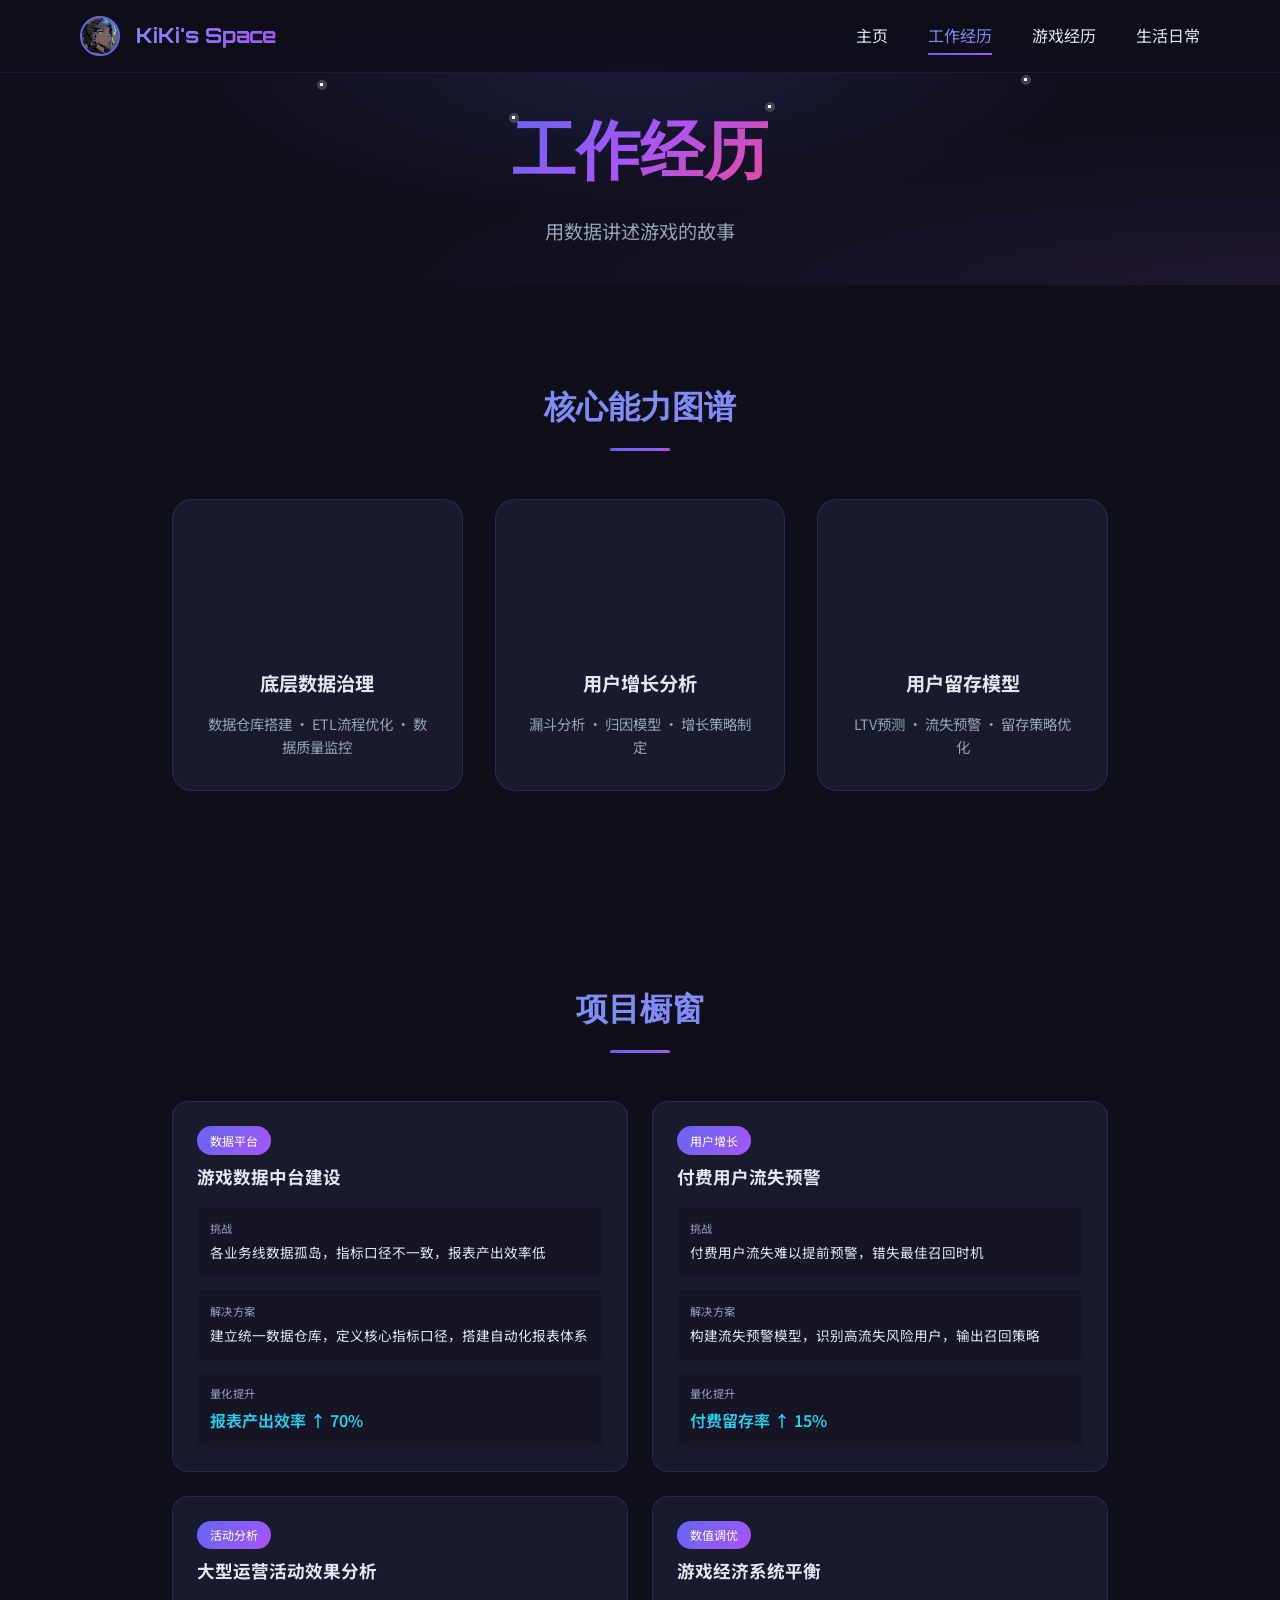
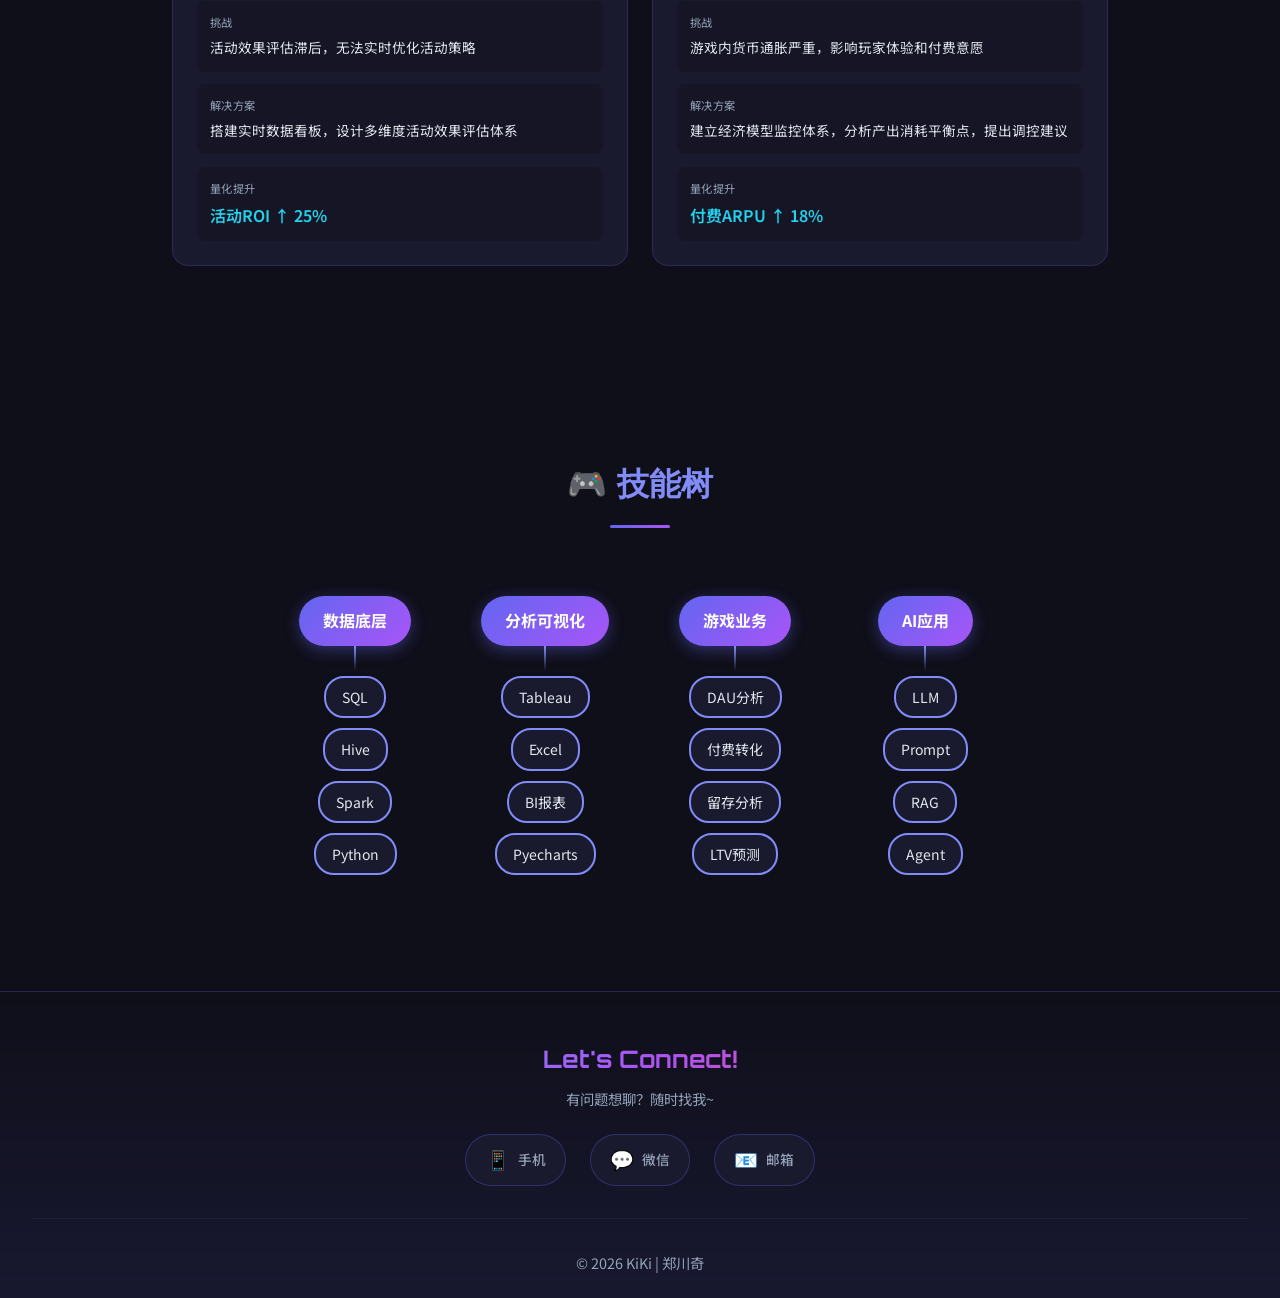
==== commit 9a0ff9f7: "feat: 添加images文件夹存放本地图片" ====
--- a/experience.html
+++ b/experience.html
@@ -57,21 +57,21 @@
         <div class="skills-grid">
             <div class="skill-card">
                 <div class="skill-card-img">
-                    <img src="images/skill-data.jpg" alt="数据治理" onerror="this.style.display='none'">
+                    <img src="https://images.unsplash.com/photo-1551288049-bebda4e38f71?w=400&h=250&fit=crop" alt="数据治理" onerror="this.style.display='none'">
                 </div>
                 <h3>底层数据治理</h3>
                 <p>数据仓库搭建 · ETL流程优化 · 数据质量监控</p>
             </div>
             <div class="skill-card">
                 <div class="skill-card-img">
-                    <img src="images/skill-data.jpg" alt="用户增长" onerror="this.style.display='none'">
+                    <img src="https://images.unsplash.com/photo-1551288049-bebda4e38f71?w=400&h=250&fit=crop" alt="用户增长" onerror="this.style.display='none'">
                 </div>
                 <h3>用户增长分析</h3>
                 <p>漏斗分析 · 归因模型 · 增长策略制定</p>
             </div>
             <div class="skill-card">
                 <div class="skill-card-img">
-                    <img src="images/skill-data.jpg" alt="留存模型" onerror="this.style.display='none'">
+                    <img src="https://images.unsplash.com/photo-1551288049-bebda4e38f71?w=400&h=250&fit=crop" alt="留存模型" onerror="this.style.display='none'">
                 </div>
                 <h3>用户留存模型</h3>
                 <p>LTV预测 · 流失预警 · 留存策略优化</p>
